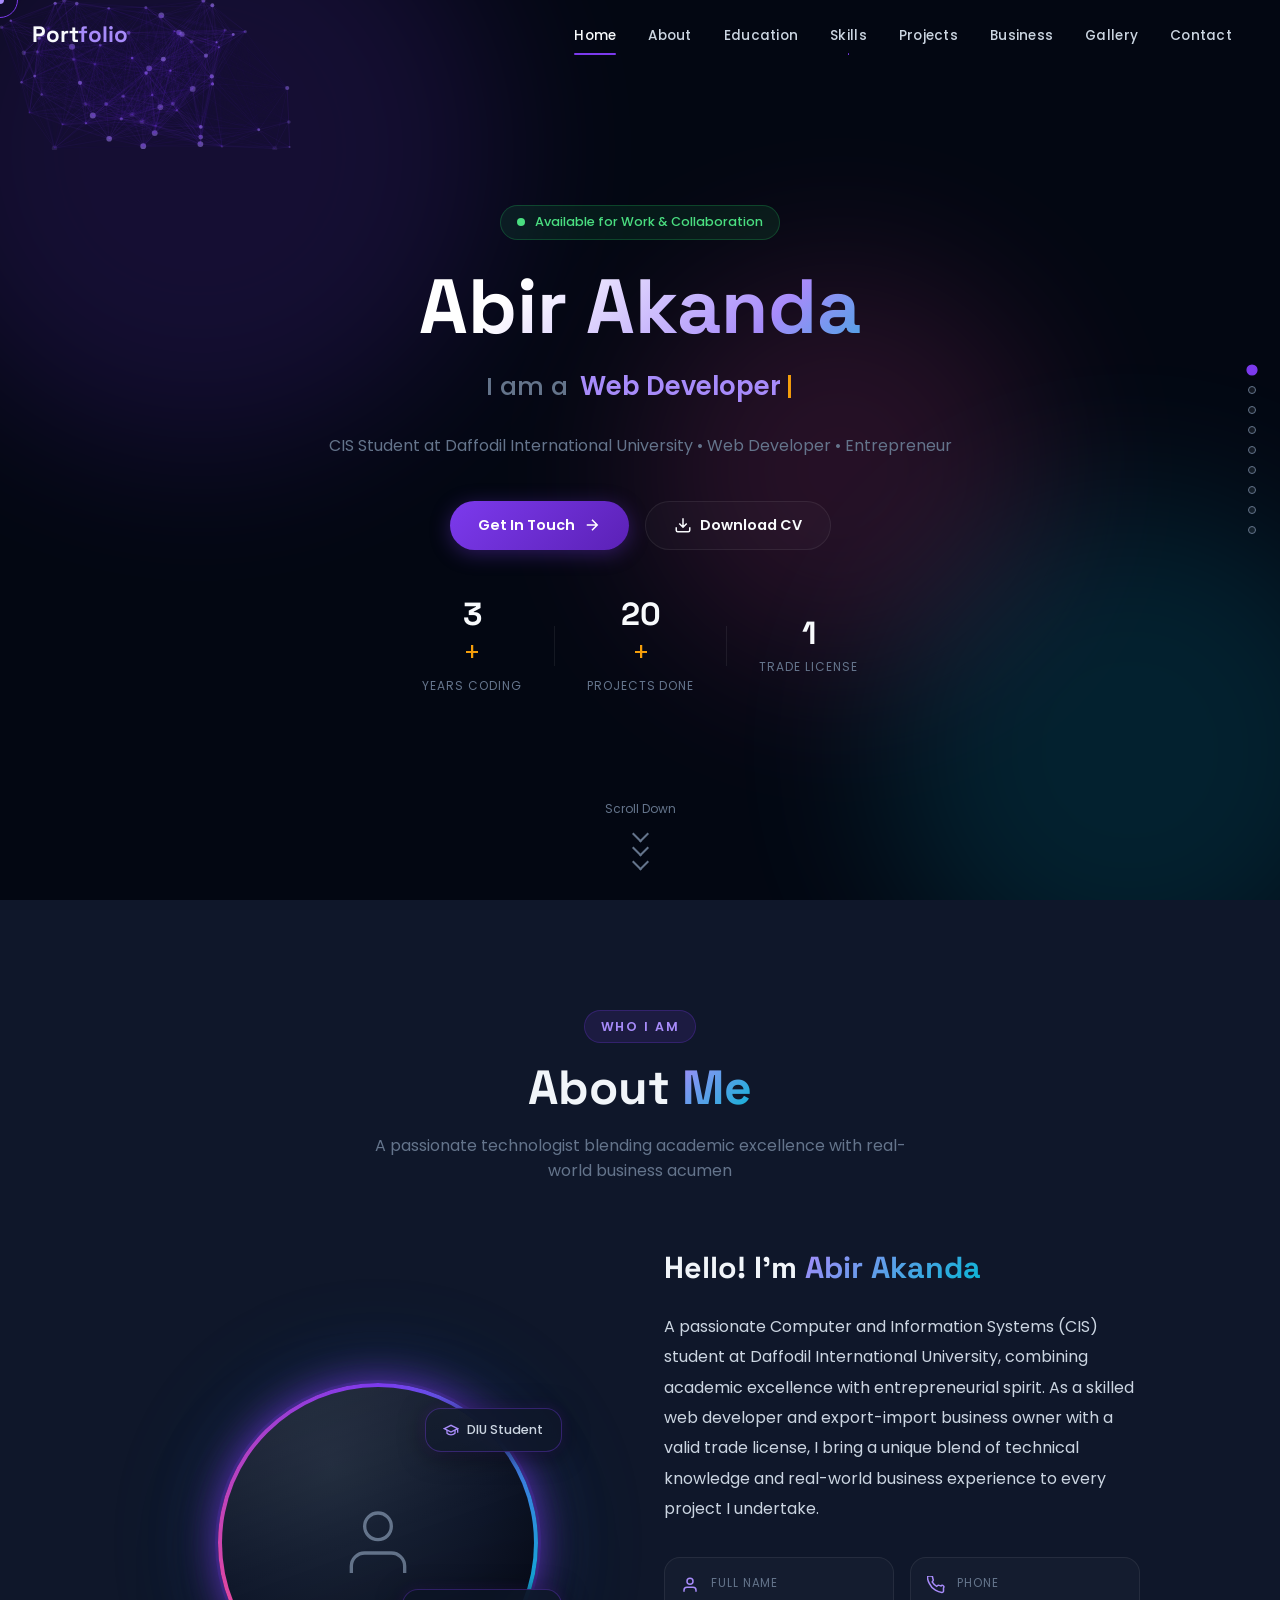
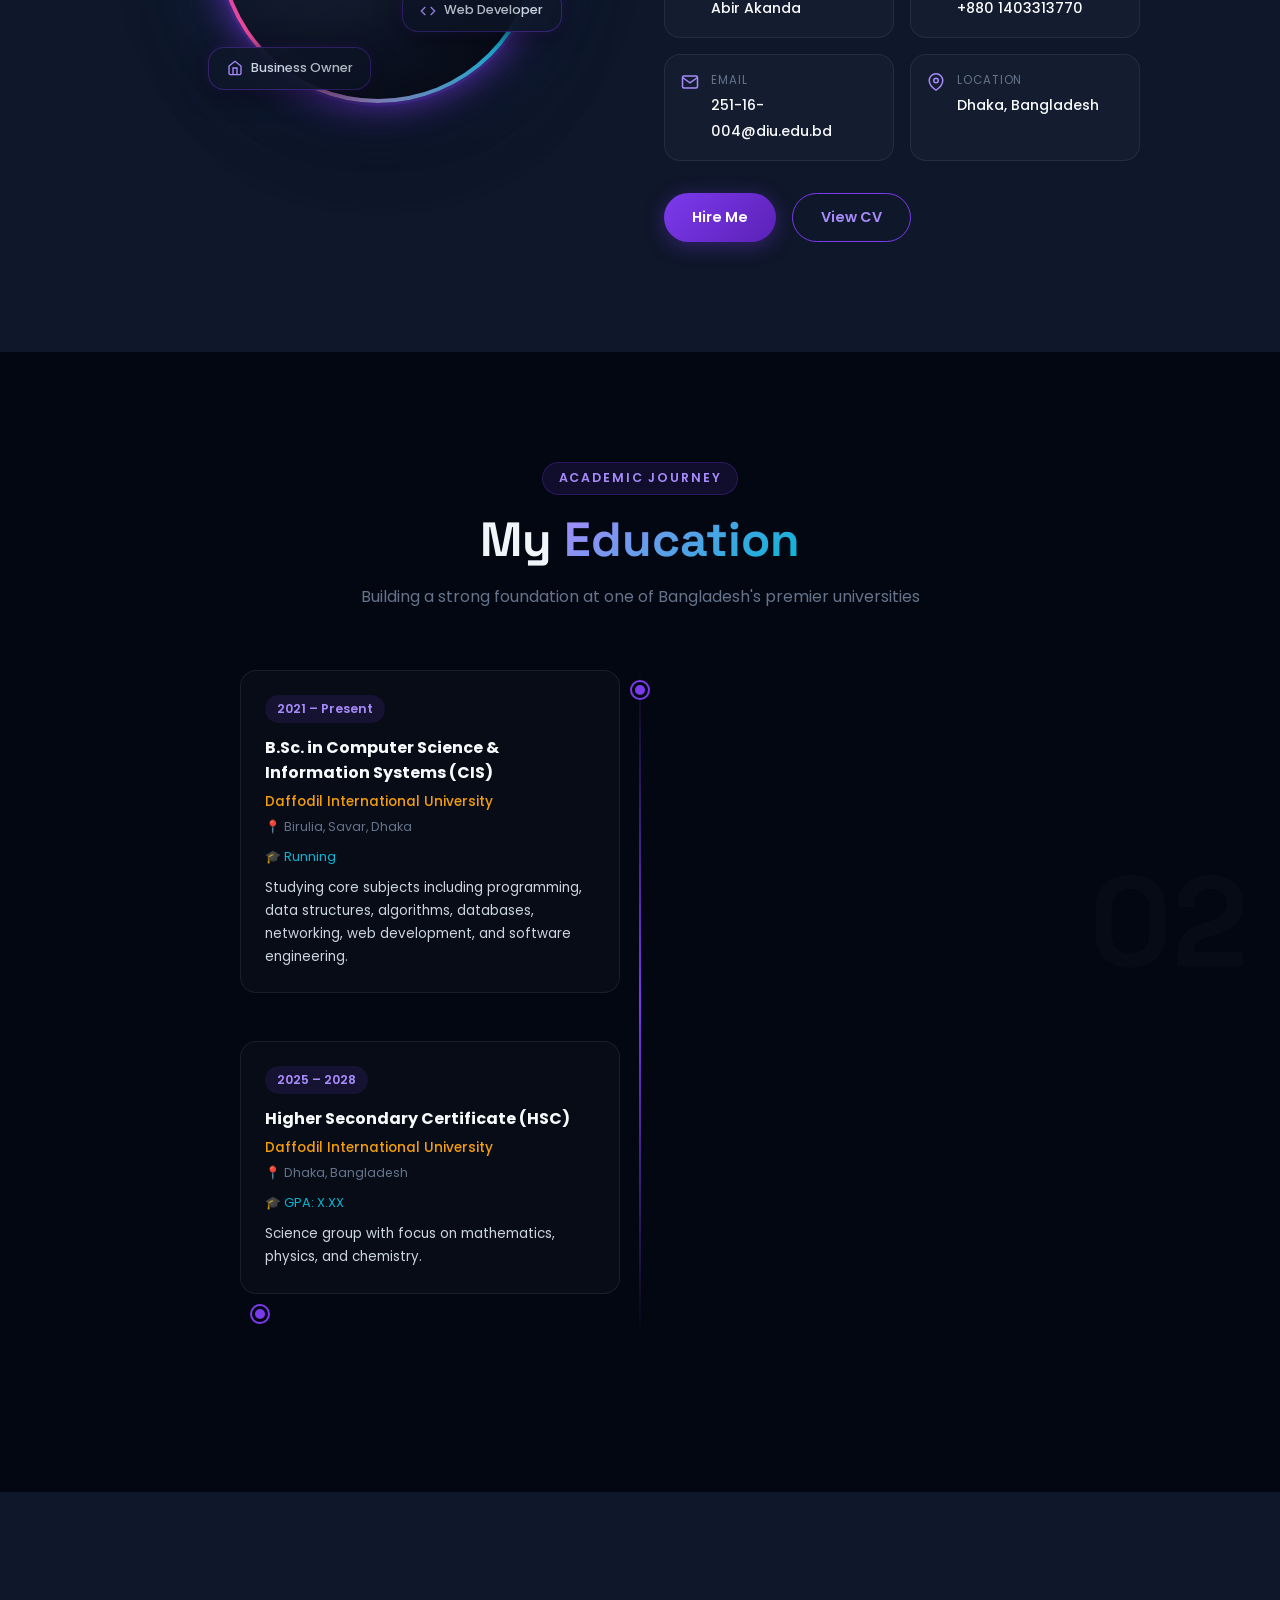
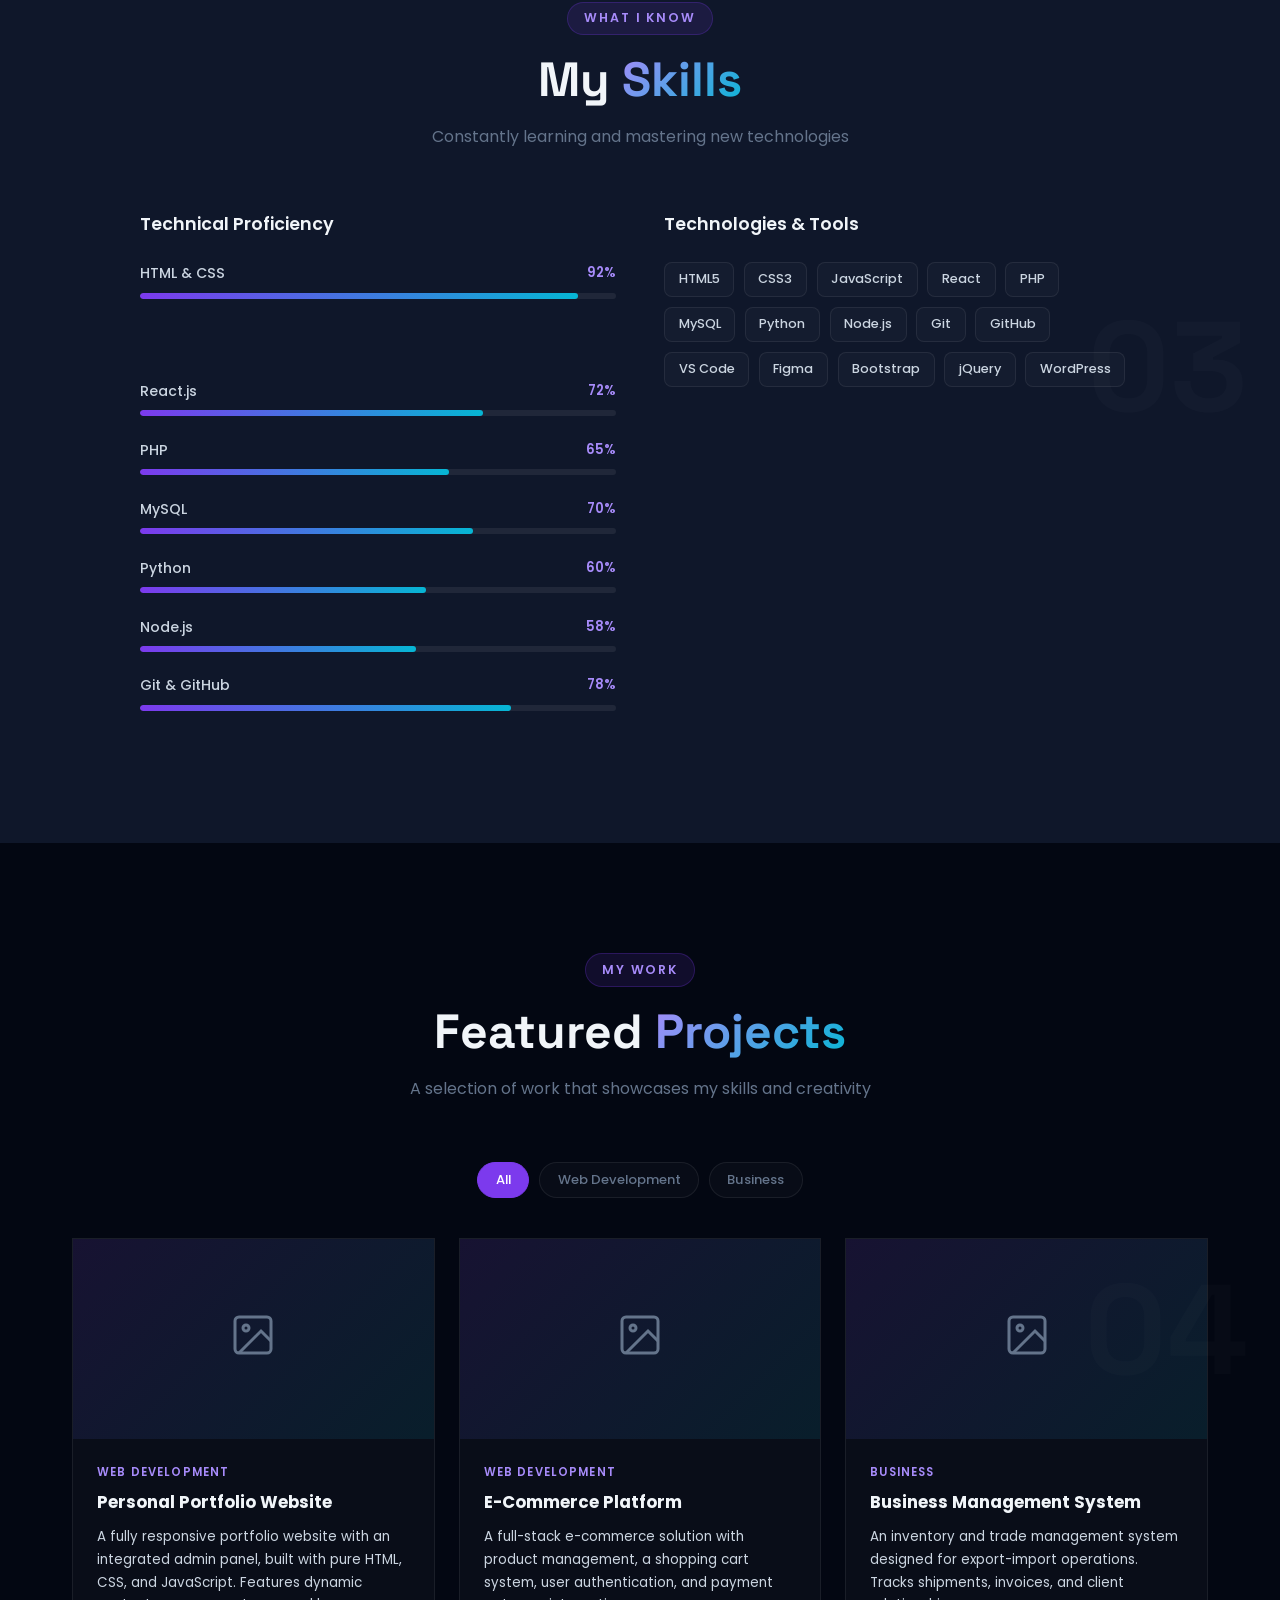
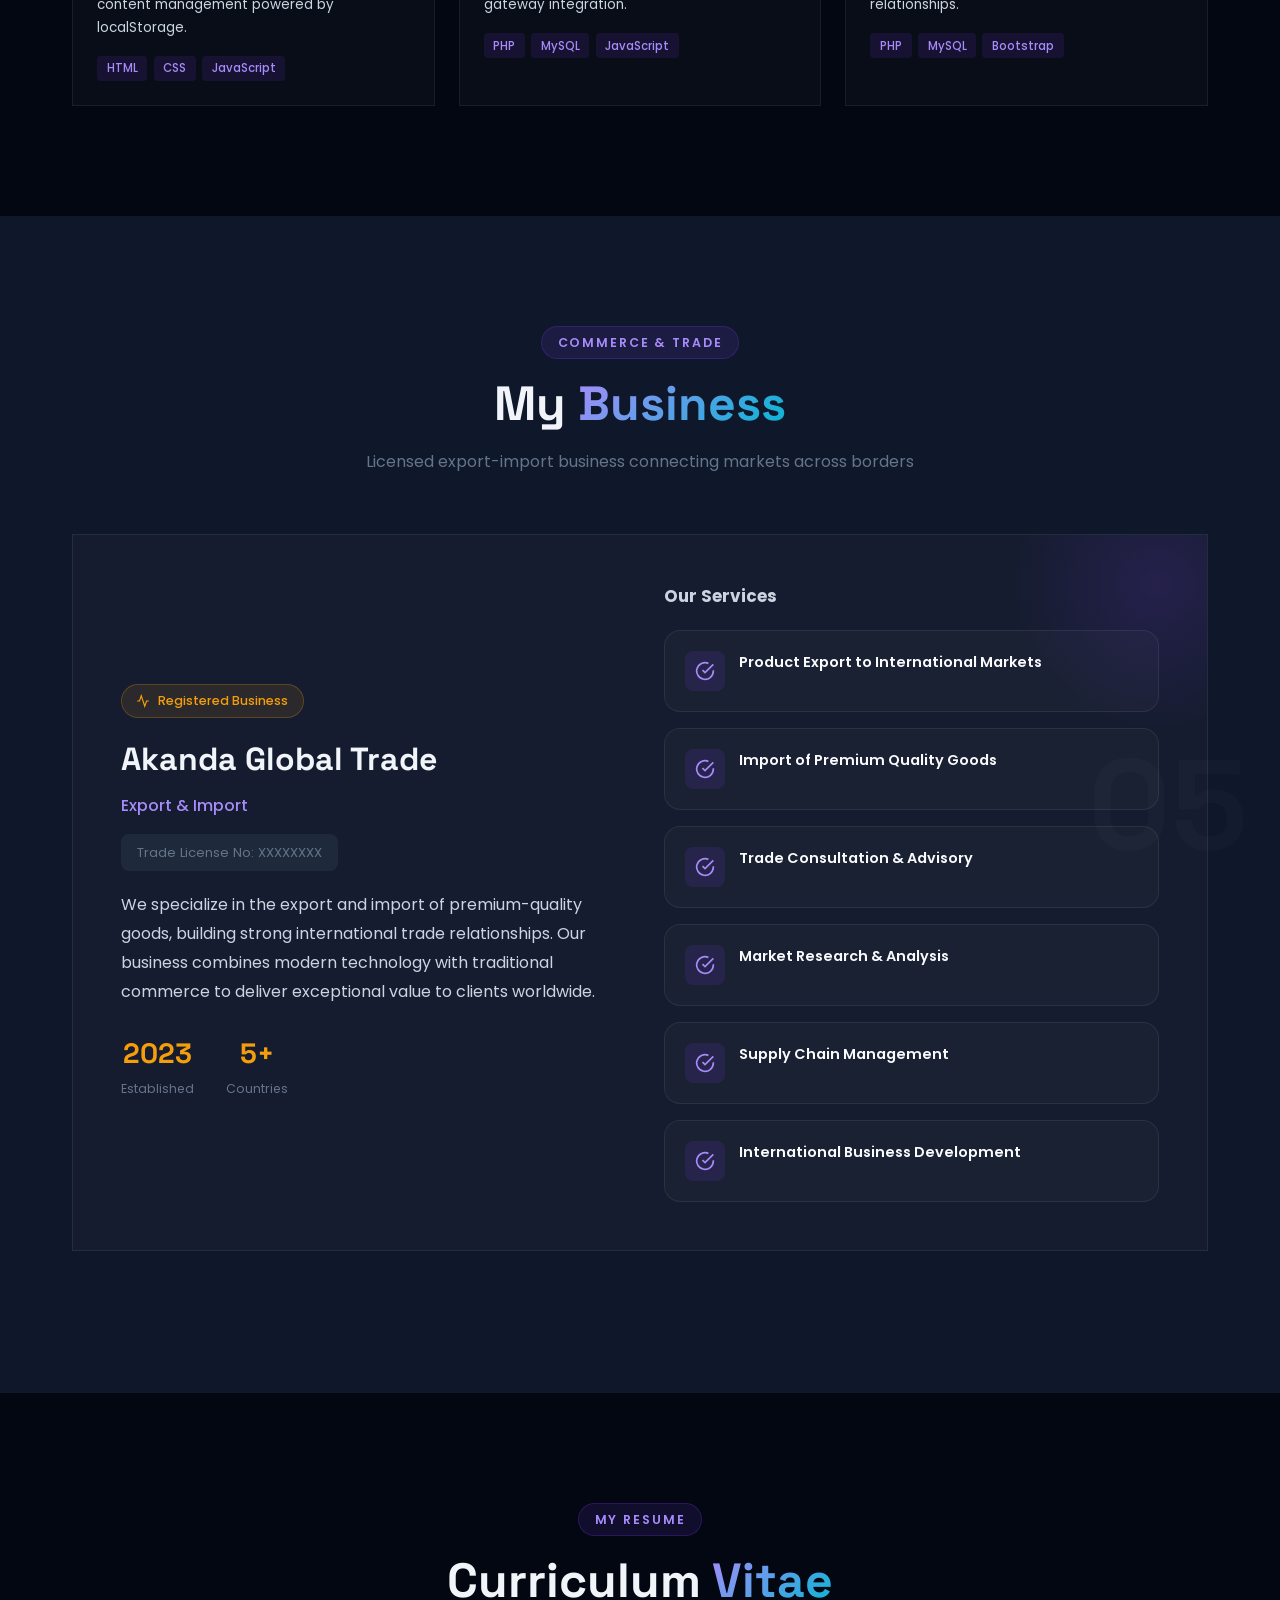
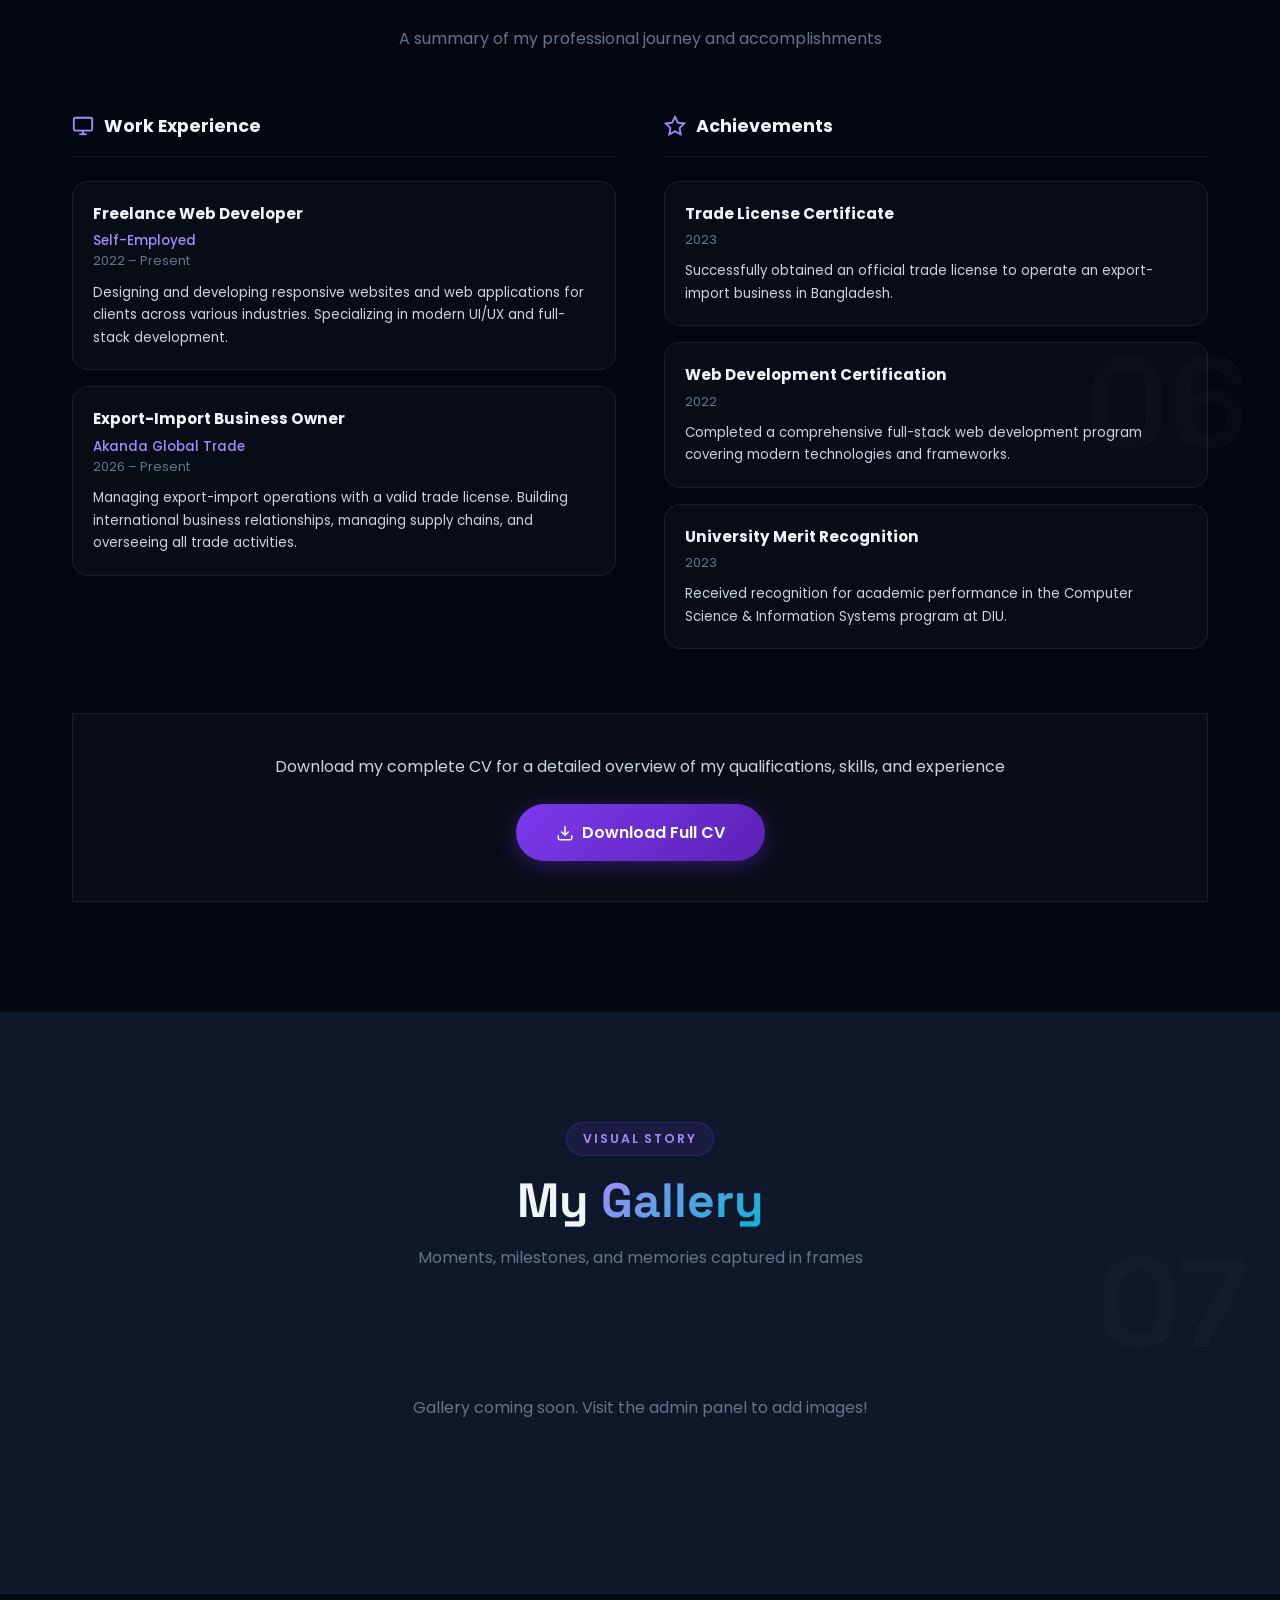
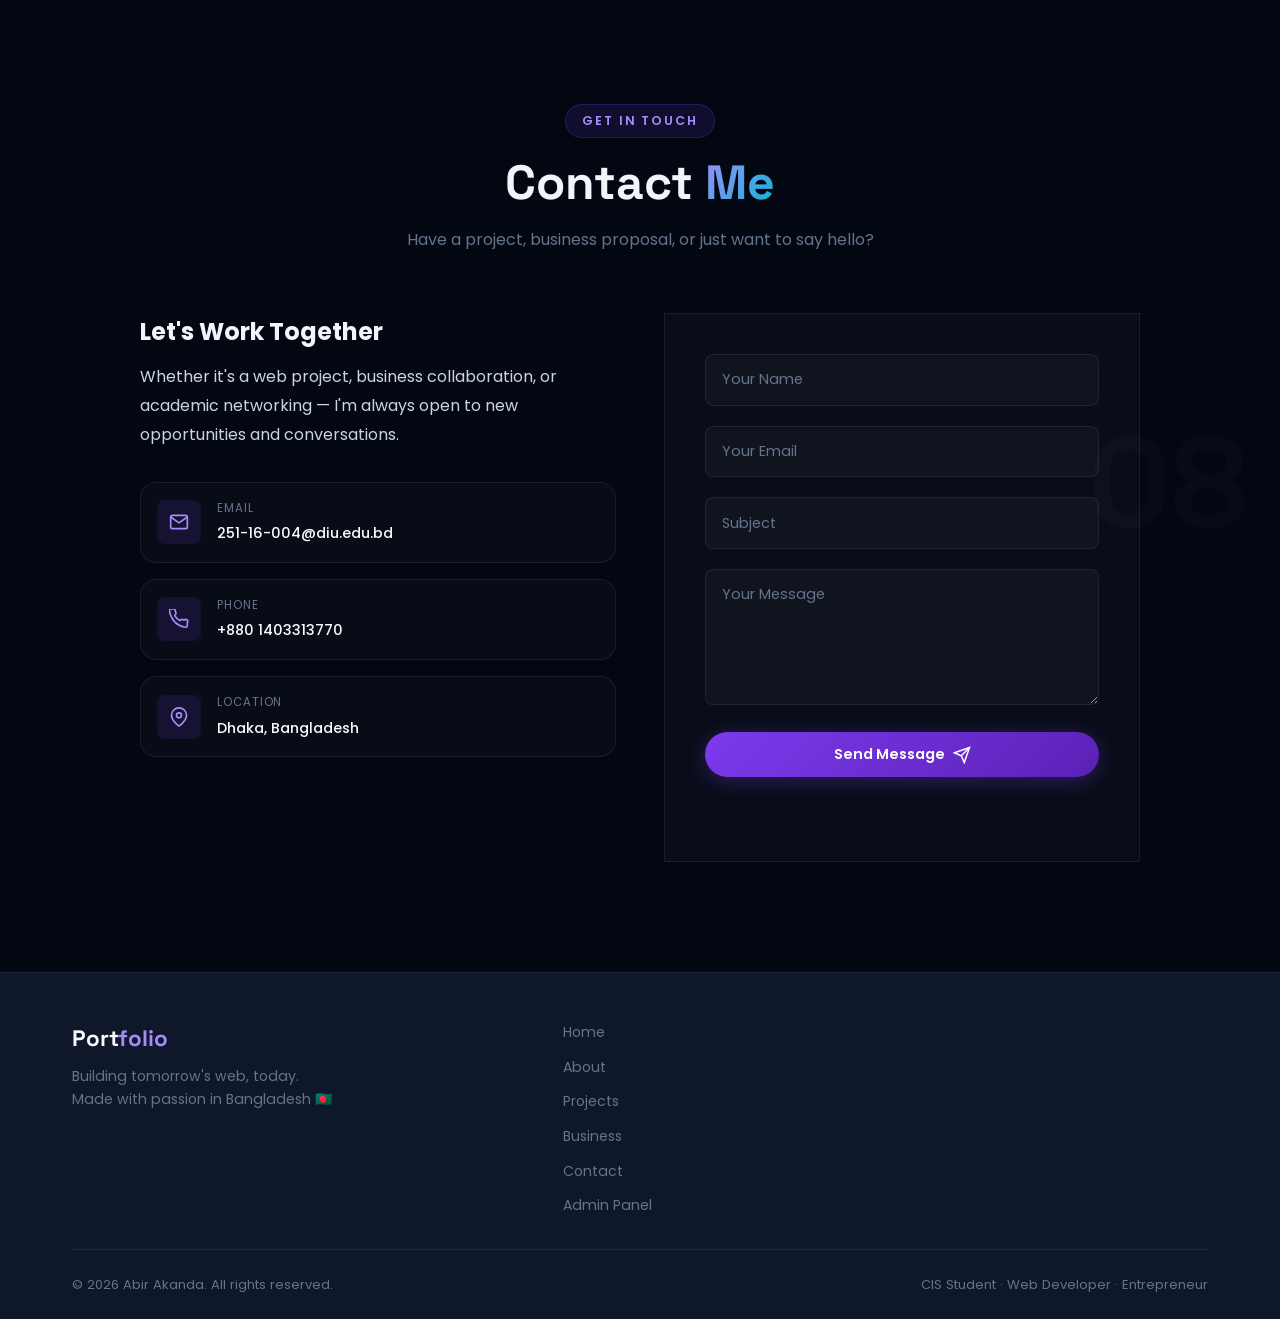
==== index.html @ 9498e801 "Initial commit: Portfolio website with admin panel" ====
<!DOCTYPE html>
<html lang="en">
<head>
  <meta charset="UTF-8">
  <meta name="viewport" content="width=device-width, initial-scale=1.0">
  <meta name="description" content="Professional portfolio of a CIS student at Daffodil International University — Web Developer & Export-Import Business Owner.">
  <title>Portfolio — CIS Student & Web Developer</title>

  <!-- Google Fonts -->
  <link rel="preconnect" href="https://fonts.googleapis.com">
  <link rel="preconnect" href="https://fonts.gstatic.com" crossorigin>
  <link href="https://fonts.googleapis.com/css2?family=Poppins:wght@300;400;500;600;700;800;900&family=Inter:wght@300;400;500;600&family=Space+Grotesk:wght@400;500;600;700;800&display=swap" rel="stylesheet">

  <link rel="stylesheet" href="css/style.css">
</head>
<body>

  <!-- Preloader -->
  <div id="preloader">
    <div class="loader-ring"></div>
    <div class="loader-text">Loading Portfolio...</div>
  </div>

  <!-- Custom Cursor -->
  <div class="cursor-dot"     id="cursor-dot"></div>
  <div class="cursor-outline" id="cursor-outline"></div>

  <!-- Scroll Progress Bar -->
  <div class="scroll-progress" id="scroll-progress"></div>

  <!-- Navigation Dots (right side) -->
  <nav class="nav-dots" id="nav-dots"></nav>

  <!-- ============================================================
       NAVIGATION
       ============================================================ -->
  <nav class="navbar" id="navbar">
    <div class="nav-container">
      <div class="nav-logo">
        <a href="#home" class="logo-text">Port<span class="accent">folio</span></a>
      </div>
      <ul class="nav-menu" id="nav-menu">
        <li><a href="#home"      class="nav-link active">Home</a></li>
        <li><a href="#about"     class="nav-link">About</a></li>
        <li><a href="#education" class="nav-link">Education</a></li>
        <li><a href="#skills"    class="nav-link">Skills</a></li>
        <li><a href="#projects"  class="nav-link">Projects</a></li>
        <li><a href="#business"  class="nav-link">Business</a></li>
        <li><a href="#gallery"   class="nav-link">Gallery</a></li>
        <li><a href="#contact"   class="nav-link">Contact</a></li>
        <!-- <li><a href="admin.html" class="nav-link admin-link">⚙ Admin</a></li> -->
      </ul>
      <button class="nav-toggle" id="nav-toggle" aria-label="Toggle menu">
        <span></span><span></span><span></span>
      </button>
    </div>
  </nav>

  <!-- ============================================================
       HERO SECTION
       ============================================================ -->
  <section id="home" class="hero">
    <canvas id="particles-canvas"></canvas>
    <div class="aurora">
      <div class="aurora-1"></div>
      <div class="aurora-2"></div>
      <div class="aurora-3"></div>
    </div>

    <div class="hero-content">
      <div class="hero-badge">
        <span class="badge-dot"></span>
        <span>Available for Work &amp; Collaboration</span>
      </div>

      <h1 class="hero-name" id="hero-name">Your Full Name</h1>

      <div class="hero-titles">
        <span class="static-text">I am a&nbsp;</span>
        <span class="dynamic-text" id="typewriter"></span>
        <span class="cursor-blink">|</span>
      </div>

      <p class="hero-desc" id="hero-desc">
        CIS Student at Daffodil International University &nbsp;•&nbsp; Web Developer &nbsp;•&nbsp; Export-Import Business Owner
      </p>

      <div class="hero-actions">
        <a href="#contact" class="btn btn-primary">
          <span>Get In Touch</span>
          <svg viewBox="0 0 24 24" fill="none" stroke="currentColor" stroke-width="2"><path d="M5 12h14M12 5l7 7-7 7"/></svg>
        </a>
        <a href="#" class="btn btn-secondary" id="cv-download-btn">
          <svg viewBox="0 0 24 24" fill="none" stroke="currentColor" stroke-width="2"><path d="M21 15v4a2 2 0 01-2 2H5a2 2 0 01-2-2v-4M7 10l5 5 5-5M12 15V3"/></svg>
          <span>Download CV</span>
        </a>
      </div>

      <div class="hero-stats">
        <div class="stat">
          <span class="stat-num" data-count="3">0</span><span>+</span>
          <span class="stat-label">Years Coding</span>
        </div>
        <div class="stat-divider"></div>
        <div class="stat">
          <span class="stat-num" data-count="20">0</span><span>+</span>
          <span class="stat-label">Projects Done</span>
        </div>
        <div class="stat-divider"></div>
        <div class="stat">
          <span class="stat-num" data-count="1">0</span><span></span>
          <span class="stat-label">Trade License</span>
        </div>
      </div>
    </div>

    <div class="hero-scroll">
      <div class="scroll-indicator">
        <span>Scroll Down</span>
        <div class="scroll-arrow">
          <span></span><span></span><span></span>
        </div>
      </div>
    </div>
  </section>

  <!-- ============================================================
       ABOUT SECTION
       ============================================================ -->
  <section id="about" class="section about">
    <div class="container">
      <div class="section-header">
        <span class="section-tag">Who I Am</span>
        <h2 class="section-title">About <span class="gradient-text">Me</span></h2>
        <p class="section-desc">A passionate technologist blending academic excellence with real-world business acumen</p>
      </div>

      <div class="about-grid">
        <!-- Image Column -->
        <div class="about-image-wrap reveal-left">
          <div class="profile-ring-wrap">
            <div class="about-image" id="about-image-container">
              <div class="image-placeholder">
                <svg viewBox="0 0 24 24" fill="none" stroke="currentColor" stroke-width="1"><path d="M20 21v-2a4 4 0 00-4-4H8a4 4 0 00-4 4v2"/><circle cx="12" cy="7" r="4"/></svg>
              </div>
            </div>
          </div>
          <div class="about-decorations">
            <div class="deco-card deco-1">
              <svg viewBox="0 0 24 24" fill="none" stroke="currentColor" stroke-width="2"><path d="M22 10v6M2 10l10-5 10 5-10 5z"/><path d="M6 12v5c3 3 9 3 12 0v-5"/></svg>
              <span>DIU Student</span>
            </div>
            <div class="deco-card deco-2">
              <svg viewBox="0 0 24 24" fill="none" stroke="currentColor" stroke-width="2"><polyline points="16 18 22 12 16 6"/><polyline points="8 6 2 12 8 18"/></svg>
              <span>Web Developer</span>
            </div>
            <div class="deco-card deco-3">
              <svg viewBox="0 0 24 24" fill="none" stroke="currentColor" stroke-width="2"><path d="M3 9l9-7 9 7v11a2 2 0 01-2 2H5a2 2 0 01-2-2z"/><polyline points="9 22 9 12 15 12 15 22"/></svg>
              <span>Business Owner</span>
            </div>
          </div>
        </div>

        <!-- Content Column -->
        <div class="about-content reveal-right">
          <h3 class="about-greeting">Hello! I'm <span class="gradient-text" id="about-name">Your Name</span></h3>
          <p class="about-bio" id="about-bio">
            I am a passionate Computer and Information Systems (CIS) student at Daffodil International University,
            combining academic excellence with entrepreneurial spirit.
          </p>

          <div class="about-info-grid">
            <div class="info-item">
              <svg viewBox="0 0 24 24" fill="none" stroke="currentColor" stroke-width="2"><path d="M20 21v-2a4 4 0 00-4-4H8a4 4 0 00-4 4v2"/><circle cx="12" cy="7" r="4"/></svg>
              <div>
                <span class="info-label">Full Name</span>
                <span class="info-value" id="info-name">Your Full Name</span>
              </div>
            </div>
            <div class="info-item">
              <svg viewBox="0 0 24 24" fill="none" stroke="currentColor" stroke-width="2"><path d="M22 16.92v3a2 2 0 01-2.18 2 19.79 19.79 0 01-8.63-3.07A19.5 19.5 0 013.07 9.81 19.79 19.79 0 01.5 1.18 2 2 0 012.5.01h3a2 2 0 012 1.72c.127.96.361 1.903.7 2.81a2 2 0 01-.45 2.11L6.91 7.91a16 16 0 006 6l.91-.91a2 2 0 012.11-.45c.907.339 1.85.573 2.81.7A2 2 0 0122 15.92z"/></svg>
              <div>
                <span class="info-label">Phone</span>
                <span class="info-value" id="info-phone">+880 XXXXXXXXXX</span>
              </div>
            </div>
            <div class="info-item">
              <svg viewBox="0 0 24 24" fill="none" stroke="currentColor" stroke-width="2"><path d="M4 4h16c1.1 0 2 .9 2 2v12c0 1.1-.9 2-2 2H4c-1.1 0-2-.9-2-2V6c0-1.1.9-2 2-2z"/><polyline points="22,6 12,13 2,6"/></svg>
              <div>
                <span class="info-label">Email</span>
                <span class="info-value" id="info-email">251-16-004@diu.edu.bd</span>
              </div>
            </div>
            <div class="info-item">
              <svg viewBox="0 0 24 24" fill="none" stroke="currentColor" stroke-width="2"><path d="M21 10c0 7-9 13-9 13s-9-6-9-13a9 9 0 0118 0z"/><circle cx="12" cy="10" r="3"/></svg>
              <div>
                <span class="info-label">Location</span>
                <span class="info-value" id="info-location">Dhaka, Bangladesh</span>
              </div>
            </div>
          </div>

          <div class="about-actions">
            <a href="#contact" class="btn btn-primary">Hire Me</a>
            <a href="#"        class="btn btn-outline" id="cv-btn">View CV</a>
          </div>
        </div>
      </div>
    </div>
  </section>

  <!-- ============================================================
       EDUCATION SECTION
       ============================================================ -->
  <section id="education" class="section education" style="position:relative">
    <span class="section-number">02</span>
    <div class="container">
      <div class="section-header reveal">
        <span class="section-tag">Academic Journey</span>
        <h2 class="section-title">My <span class="gradient-text">Education</span></h2>
        <p class="section-desc">Building a strong foundation at one of Bangladesh's premier universities</p>
      </div>
      <div class="timeline" id="education-timeline">
        <!-- Dynamically rendered -->
      </div>
    </div>
  </section>

  <!-- ============================================================
       SKILLS SECTION
       ============================================================ -->
  <section id="skills" class="section skills" style="position:relative">
    <span class="section-number">03</span>
    <div class="container">
      <div class="section-header reveal">
        <span class="section-tag">What I Know</span>
        <h2 class="section-title">My <span class="gradient-text">Skills</span></h2>
        <p class="section-desc">Constantly learning and mastering new technologies</p>
      </div>
      <div class="skills-container">
        <div class="skills-bars" id="skills-bars"><!-- dynamic --></div>
        <div class="tech-stack reveal">
          <h3>Technologies &amp; Tools</h3>
          <div class="tech-grid" id="tech-grid"><!-- dynamic --></div>
        </div>
      </div>
    </div>
  </section>

  <!-- ============================================================
       PROJECTS SECTION
       ============================================================ -->
  <section id="projects" class="section projects" style="position:relative">
    <span class="section-number">04</span>
    <div class="container">
      <div class="section-header reveal">
        <span class="section-tag">My Work</span>
        <h2 class="section-title">Featured <span class="gradient-text">Projects</span></h2>
        <p class="section-desc">A selection of work that showcases my skills and creativity</p>
      </div>
      <div class="projects-filter" id="projects-filter">
        <button class="filter-btn active" data-filter="all">All</button>
      </div>
      <div class="projects-grid" id="projects-grid"><!-- dynamic --></div>
    </div>
  </section>

  <!-- ============================================================
       BUSINESS SECTION
       ============================================================ -->
  <section id="business" class="section business" style="position:relative">
    <span class="section-number">05</span>
    <div class="container">
      <div class="section-header reveal">
        <span class="section-tag">Commerce &amp; Trade</span>
        <h2 class="section-title">My <span class="gradient-text">Business</span></h2>
        <p class="section-desc">Licensed export-import business connecting markets across borders</p>
      </div>
      <div id="business-content"><!-- dynamic --></div>
    </div>
  </section>

  <!-- ============================================================
       RESUME / CV SECTION
       ============================================================ -->
  <section id="resume" class="section resume" style="position:relative">
    <span class="section-number">06</span>
    <div class="container">
      <div class="section-header reveal">
        <span class="section-tag">My Resume</span>
        <h2 class="section-title">Curriculum <span class="gradient-text">Vitae</span></h2>
        <p class="section-desc">A summary of my professional journey and accomplishments</p>
      </div>

      <div class="resume-content">
        <div class="resume-grid">
          <div class="resume-col">
            <h3 class="resume-col-title">
              <svg viewBox="0 0 24 24" fill="none" stroke="currentColor" stroke-width="2"><rect x="2" y="3" width="20" height="14" rx="2"/><line x1="8" y1="21" x2="16" y2="21"/><line x1="12" y1="17" x2="12" y2="21"/></svg>
              Work Experience
            </h3>
            <div id="experience-list"><!-- dynamic --></div>
          </div>
          <div class="resume-col">
            <h3 class="resume-col-title">
              <svg viewBox="0 0 24 24" fill="none" stroke="currentColor" stroke-width="2"><polygon points="12 2 15.09 8.26 22 9.27 17 14.14 18.18 21.02 12 17.77 5.82 21.02 7 14.14 2 9.27 8.91 8.26 12 2"/></svg>
              Achievements
            </h3>
            <div id="achievements-list"><!-- dynamic --></div>
          </div>
        </div>

        <div class="resume-download reveal">
          <p>Download my complete CV for a detailed overview of my qualifications, skills, and experience</p>
          <a href="#" class="btn btn-primary btn-lg" id="download-cv">
            <svg viewBox="0 0 24 24" fill="none" stroke="currentColor" stroke-width="2"><path d="M21 15v4a2 2 0 01-2 2H5a2 2 0 01-2-2v-4M7 10l5 5 5-5M12 15V3"/></svg>
            Download Full CV
          </a>
        </div>
      </div>
    </div>
  </section>

  <!-- ============================================================
       GALLERY SECTION
       ============================================================ -->
  <section id="gallery" class="section gallery" style="position:relative">
    <span class="section-number">07</span>
    <div class="container">
      <div class="section-header reveal">
        <span class="section-tag">Visual Story</span>
        <h2 class="section-title">My <span class="gradient-text">Gallery</span></h2>
        <p class="section-desc">Moments, milestones, and memories captured in frames</p>
      </div>
      <div class="gallery-grid" id="gallery-grid"><!-- dynamic --></div>
    </div>
  </section>

  <!-- Lightbox -->
  <div class="lightbox" id="lightbox">
    <button class="lightbox-close" id="lightbox-close">✕</button>
    <button class="lightbox-prev"  id="lightbox-prev">‹</button>
    <button class="lightbox-next"  id="lightbox-next">›</button>
    <div class="lightbox-content">
      <img id="lightbox-img" src="" alt="Gallery Image">
      <p  id="lightbox-caption"></p>
    </div>
  </div>

  <!-- ============================================================
       CONTACT SECTION
       ============================================================ -->
  <section id="contact" class="section contact" style="position:relative">
    <span class="section-number">08</span>
    <div class="container">
      <div class="section-header reveal">
        <span class="section-tag">Get In Touch</span>
        <h2 class="section-title">Contact <span class="gradient-text">Me</span></h2>
        <p class="section-desc">Have a project, business proposal, or just want to say hello?</p>
      </div>

      <div class="contact-grid">
        <!-- Info -->
        <div class="contact-info reveal-left">
          <h3>Let's Work Together</h3>
          <p>Whether it's a web project, business collaboration, or academic networking — I'm always open to new opportunities and conversations.</p>

          <div class="contact-items">
            <div class="contact-item">
              <div class="contact-icon">
                <svg viewBox="0 0 24 24" fill="none" stroke="currentColor" stroke-width="2"><path d="M4 4h16c1.1 0 2 .9 2 2v12c0 1.1-.9 2-2 2H4c-1.1 0-2-.9-2-2V6c0-1.1.9-2 2-2z"/><polyline points="22,6 12,13 2,6"/></svg>
              </div>
              <div>
                <span class="contact-label">Email</span>
                <span class="contact-value" id="contact-email">251-16-004@diu.edu.bd</span>
              </div>
            </div>
            <div class="contact-item">
              <div class="contact-icon">
                <svg viewBox="0 0 24 24" fill="none" stroke="currentColor" stroke-width="2"><path d="M22 16.92v3a2 2 0 01-2.18 2 19.79 19.79 0 01-8.63-3.07A19.5 19.5 0 013.07 9.81 19.79 19.79 0 01.5 1.18 2 2 0 012.5.01h3a2 2 0 012 1.72c.127.96.361 1.903.7 2.81a2 2 0 01-.45 2.11L6.91 7.91a16 16 0 006 6l.91-.91a2 2 0 012.11-.45c.907.339 1.85.573 2.81.7A2 2 0 0122 15.92z"/></svg>
              </div>
              <div>
                <span class="contact-label">Phone</span>
                <span class="contact-value" id="contact-phone">+880 XXXXXXXXXX</span>
              </div>
            </div>
            <div class="contact-item">
              <div class="contact-icon">
                <svg viewBox="0 0 24 24" fill="none" stroke="currentColor" stroke-width="2"><path d="M21 10c0 7-9 13-9 13s-9-6-9-13a9 9 0 0118 0z"/><circle cx="12" cy="10" r="3"/></svg>
              </div>
              <div>
                <span class="contact-label">Location</span>
                <span class="contact-value" id="contact-location">Dhaka, Bangladesh</span>
              </div>
            </div>
          </div>

          <div id="social-links"></div>
        </div>

        <!-- Form -->
        <div class="contact-form-wrap reveal-right">
          <form class="contact-form" id="contact-form" novalidate>
            <div class="form-group">
              <input type="text"  id="msg-name"    placeholder="Your Name"  required>
              <label for="msg-name">Your Name</label>
            </div>
            <div class="form-group">
              <input type="email" id="msg-email"   placeholder="Your Email" required>
              <label for="msg-email">Your Email</label>
            </div>
            <div class="form-group">
              <input type="text"  id="msg-subject" placeholder="Subject">
              <label for="msg-subject">Subject</label>
            </div>
            <div class="form-group">
              <textarea id="msg-message" placeholder="Your Message" rows="5" required></textarea>
              <label for="msg-message">Your Message</label>
            </div>
            <button type="submit" class="btn btn-primary btn-full">
              <span>Send Message</span>
              <svg viewBox="0 0 24 24" fill="none" stroke="currentColor" stroke-width="2"><line x1="22" y1="2" x2="11" y2="13"/><polygon points="22 2 15 22 11 13 2 9 22 2"/></svg>
            </button>
            <div class="form-status" id="form-status"></div>
          </form>
        </div>
      </div>
    </div>
  </section>

  <!-- ============================================================
       FOOTER
       ============================================================ -->
  <footer class="footer">
    <div class="container">
      <div class="footer-content">
        <div class="footer-brand">
          <span class="logo-text">Port<span class="accent">folio</span></span>
          <p>Building tomorrow's web, today.<br>Made with passion in Bangladesh 🇧🇩</p>
        </div>
        <div class="footer-links">
          <a href="#home">Home</a>
          <a href="#about">About</a>
          <a href="#projects">Projects</a>
          <a href="#business">Business</a>
          <a href="#contact">Contact</a>
          <a href="admin.html">Admin Panel</a>
        </div>
        <div id="footer-social"></div>
      </div>
      <div class="footer-bottom">
        <p>&copy; <span id="year"></span> <span id="footer-name">Your Name</span>. All rights reserved.</p>
        <p>CIS Student · Web Developer · Entrepreneur</p>
      </div>
    </div>
  </footer>

  <!-- Back to Top -->
  <button id="back-to-top" aria-label="Back to top">
    <svg viewBox="0 0 24 24" fill="none" stroke="currentColor" stroke-width="2"><path d="M18 15l-6-6-6 6"/></svg>
  </button>

  <!-- Toast Notification -->
  <div class="toast" id="toast">
    <div class="toast-content">
      <span class="toast-icon">✓</span>
      <span class="toast-msg" id="toast-msg">Message sent!</span>
    </div>
  </div>

  <!-- Scripts -->
  <script src="js/data.js"></script>
  <script src="js/main.js"></script>
</body>
</html>
---- css/style.css ----
/* ============================================================
   style.css — Main Portfolio Styles
   ============================================================ */

/* ---------- Reset & Base ---------- */
*,*::before,*::after{box-sizing:border-box;margin:0;padding:0}
html{scroll-behavior:smooth;overflow-x:hidden}
body{
  font-family:'Poppins',sans-serif;
  background:#030712;
  color:#f1f5f9;
  overflow-x:hidden;
  cursor:none;
  line-height:1.6;
}
a{text-decoration:none;color:inherit}
img{max-width:100%;display:block}
ul{list-style:none}
button{cursor:none;border:none;background:none;font-family:inherit}
input,textarea,select{font-family:inherit}
svg{flex-shrink:0}

/* ---------- CSS Variables ---------- */
:root{
  --bg:         #030712;
  --bg2:        #0f172a;
  --bg3:        #1e293b;
  --card:       rgba(255,255,255,0.025);
  --card-h:     rgba(255,255,255,0.055);
  --border:     rgba(255,255,255,0.07);
  --border-h:   rgba(124,58,237,0.45);
  --primary:    #7c3aed;
  --primary-l:  #a78bfa;
  --primary-bg: rgba(124,58,237,0.12);
  --gold:       #f59e0b;
  --teal:       #06b6d4;
  --pink:       #ec4899;
  --success:    #22c55e;
  --danger:     #ef4444;
  --text:       #f8fafc;
  --text2:      #cbd5e1;
  --text3:      #64748b;
  --radius:     16px;
  --radius-sm:  8px;
  --radius-xs:  4px;
  --radius-full:9999px;
  --shadow:     0 4px 32px rgba(0,0,0,0.5);
  --shadow-lg:  0 8px 56px rgba(0,0,0,0.6);
  --glow:       0 0 40px rgba(124,58,237,0.3);
  --t:          0.3s cubic-bezier(.4,0,.2,1);
}

/* ---------- Scrollbar ---------- */
::-webkit-scrollbar{width:5px}
::-webkit-scrollbar-track{background:var(--bg)}
::-webkit-scrollbar-thumb{background:var(--primary);border-radius:99px}

/* ---------- Custom Cursor ---------- */
.cursor-dot{
  position:fixed;width:8px;height:8px;background:var(--primary-l);
  border-radius:50%;pointer-events:none;z-index:9999;
  transform:translate(-50%,-50%);transition:transform .1s,width .2s,height .2s;
}
.cursor-outline{
  position:fixed;width:36px;height:36px;border:1.5px solid var(--primary);
  border-radius:50%;pointer-events:none;z-index:9998;
  transform:translate(-50%,-50%);transition:transform .15s ease,width .2s,height .2s,border-color .2s;
}
.cursor-dot.active{transform:translate(-50%,-50%) scale(0.4)}
.cursor-outline.active{width:56px;height:56px;border-color:var(--gold);opacity:.6}

/* ---------- Scroll Progress ---------- */
.scroll-progress{
  position:fixed;top:0;left:0;height:3px;width:0;
  background:linear-gradient(90deg,var(--primary),var(--teal));
  z-index:9997;transition:width .05s linear;
}

/* ---------- Preloader ---------- */
#preloader{
  position:fixed;inset:0;background:var(--bg);z-index:9996;
  display:flex;align-items:center;justify-content:center;
  flex-direction:column;gap:20px;
  transition:opacity .5s ease,visibility .5s ease;
}
#preloader.hidden{opacity:0;visibility:hidden}
.loader-ring{
  width:60px;height:60px;border:3px solid var(--border);
  border-top-color:var(--primary);border-radius:50%;
  animation:spin .9s linear infinite;
}
.loader-text{font-size:.85rem;color:var(--text3);letter-spacing:.1em}
@keyframes spin{to{transform:rotate(360deg)}}

/* ---------- Navigation ---------- */
.navbar{
  position:fixed;top:0;left:0;right:0;z-index:999;
  padding:0 2rem;height:70px;
  display:flex;align-items:center;
  transition:var(--t);
}
.navbar.scrolled{
  background:rgba(3,7,18,0.85);backdrop-filter:blur(20px);
  -webkit-backdrop-filter:blur(20px);
  border-bottom:1px solid var(--border);
  box-shadow:0 4px 30px rgba(0,0,0,0.4);
}
.nav-container{
  max-width:1280px;width:100%;margin:0 auto;
  display:flex;align-items:center;justify-content:space-between;
}
.logo-text{font-family:'Space Grotesk',sans-serif;font-size:1.4rem;font-weight:700;color:var(--text)}
.logo-text .accent{color:var(--primary-l)}
.nav-menu{display:flex;align-items:center;gap:0}
.nav-link{
  padding:.5rem 1rem;font-size:.85rem;font-weight:500;
  color:var(--text2);position:relative;transition:var(--t);
  letter-spacing:.02em;
}
.nav-link::after{
  content:'';position:absolute;bottom:-2px;left:50%;right:50%;
  height:2px;background:var(--primary);border-radius:99px;
  transition:left .3s ease,right .3s ease;
}
.nav-link:hover,.nav-link.active{color:var(--text)}
.nav-link:hover::after,.nav-link.active::after{left:1rem;right:1rem}
.admin-link{
  margin-left:.5rem;background:var(--primary-bg);color:var(--primary-l)!important;
  border:1px solid rgba(124,58,237,.3);border-radius:var(--radius-full);
  padding:.4rem 1.1rem!important;font-size:.8rem!important;
}
.admin-link:hover{background:var(--primary);color:#fff!important}
.admin-link::after{display:none!important}
.nav-toggle{display:none;flex-direction:column;gap:5px;cursor:none}
.nav-toggle span{display:block;width:24px;height:2px;background:var(--text2);border-radius:99px;transition:var(--t)}

/* ---------- Buttons ---------- */
.btn{
  display:inline-flex;align-items:center;gap:.5rem;
  padding:.75rem 1.75rem;border-radius:var(--radius-full);
  font-size:.9rem;font-weight:600;transition:var(--t);
  position:relative;overflow:hidden;
}
.btn::before{
  content:'';position:absolute;inset:0;
  background:rgba(255,255,255,.08);opacity:0;transition:var(--t);
}
.btn:hover::before{opacity:1}
.btn svg{width:18px;height:18px}
.btn-primary{background:linear-gradient(135deg,var(--primary),#5b21b6);color:#fff;box-shadow:0 4px 20px rgba(124,58,237,.35)}
.btn-primary:hover{transform:translateY(-2px);box-shadow:0 8px 32px rgba(124,58,237,.5)}
.btn-secondary{background:var(--card);color:var(--text);border:1px solid var(--border)}
.btn-secondary:hover{border-color:var(--primary);color:var(--primary-l);transform:translateY(-2px)}
.btn-outline{background:transparent;color:var(--primary-l);border:1.5px solid var(--primary)}
.btn-outline:hover{background:var(--primary);color:#fff;transform:translateY(-2px)}
.btn-full{width:100%;justify-content:center}
.btn-lg{padding:1rem 2.5rem;font-size:1rem}
.btn-danger{background:rgba(239,68,68,.15);color:#f87171;border:1px solid rgba(239,68,68,.3)}
.btn-danger:hover{background:var(--danger);color:#fff}

/* ---------- Section Commons ---------- */
.section{padding:110px 0}
.container{max-width:1200px;margin:0 auto;padding:0 2rem}
.section-header{text-align:center;margin-bottom:60px}
.section-tag{
  display:inline-block;font-size:.78rem;font-weight:600;
  letter-spacing:.15em;text-transform:uppercase;
  background:var(--primary-bg);color:var(--primary-l);
  padding:.35rem 1rem;border-radius:var(--radius-full);
  border:1px solid rgba(124,58,237,.25);margin-bottom:1rem;
}
.section-title{
  font-family:'Space Grotesk',sans-serif;font-size:clamp(2rem,4vw,3rem);
  font-weight:700;line-height:1.2;margin-bottom:1rem;
}
.section-desc{color:var(--text3);font-size:1rem;max-width:560px;margin:0 auto}
.gradient-text{
  background:linear-gradient(135deg,var(--primary-l),var(--teal));
  -webkit-background-clip:text;background-clip:text;-webkit-text-fill-color:transparent;
}

/* Scroll reveal */
.reveal{opacity:0;transform:translateY(30px);transition:opacity .7s ease,transform .7s ease}
.reveal.visible{opacity:1;transform:translateY(0)}
.reveal-left{opacity:0;transform:translateX(-40px);transition:opacity .7s ease,transform .7s ease}
.reveal-left.visible{opacity:1;transform:translateX(0)}
.reveal-right{opacity:0;transform:translateX(40px);transition:opacity .7s ease,transform .7s ease}
.reveal-right.visible{opacity:1;transform:translateX(0)}

/* ---------- Hero ---------- */
.hero{
  position:relative;min-height:100vh;display:flex;align-items:center;
  justify-content:center;overflow:hidden;
}
#particles-canvas{position:absolute;inset:0;z-index:0}
.aurora{position:absolute;inset:0;z-index:0;overflow:hidden}
.aurora-1,.aurora-2,.aurora-3{
  position:absolute;border-radius:50%;filter:blur(80px);opacity:.15;
  animation:aurora 12s ease-in-out infinite;
}
.aurora-1{width:600px;height:600px;background:var(--primary);top:-150px;left:-100px}
.aurora-2{width:500px;height:500px;background:var(--teal);bottom:-100px;right:-100px;animation-delay:-4s}
.aurora-3{width:400px;height:400px;background:var(--pink);top:30%;left:50%;animation-delay:-8s}
@keyframes aurora{
  0%,100%{transform:scale(1) translate(0,0)}
  33%{transform:scale(1.1) translate(30px,-30px)}
  66%{transform:scale(.9) translate(-20px,20px)}
}
.hero-content{
  position:relative;z-index:2;text-align:center;
  max-width:860px;padding:0 2rem;margin:0 auto;
}
.hero-badge{
  display:inline-flex;align-items:center;gap:.6rem;
  background:rgba(34,197,94,.1);border:1px solid rgba(34,197,94,.25);
  border-radius:var(--radius-full);padding:.4rem 1rem;
  font-size:.8rem;font-weight:500;color:#4ade80;margin-bottom:1.5rem;
}
.badge-dot{
  width:8px;height:8px;border-radius:50%;background:#4ade80;
  animation:pulse 2s ease-in-out infinite;
}
@keyframes pulse{0%,100%{opacity:1}50%{opacity:.3}}
.hero-name{
  font-family:'Space Grotesk',sans-serif;
  font-size:clamp(2.5rem,6vw,5rem);font-weight:800;
  line-height:1.1;margin-bottom:.75rem;
  background:linear-gradient(135deg,#fff 30%,var(--primary-l) 70%,var(--teal));
  -webkit-background-clip:text;background-clip:text;-webkit-text-fill-color:transparent;
}
.hero-titles{
  font-size:clamp(1.1rem,2.5vw,1.6rem);font-weight:500;
  color:var(--text2);margin-bottom:1.25rem;height:2em;
  display:flex;align-items:center;justify-content:center;gap:.3rem;
}
.static-text{color:var(--text3)}
.dynamic-text{color:var(--primary-l);font-weight:600}
.cursor-blink{color:var(--gold);animation:blink .7s step-end infinite}
@keyframes blink{0%,100%{opacity:1}50%{opacity:0}}
.hero-desc{color:var(--text3);font-size:1rem;margin-bottom:2.5rem;line-height:1.8}
.hero-actions{display:flex;gap:1rem;justify-content:center;flex-wrap:wrap;margin-bottom:3rem}
.hero-stats{
  display:flex;align-items:center;justify-content:center;gap:2rem;
  flex-wrap:wrap;
}
.stat{display:flex;flex-direction:column;align-items:center;gap:.25rem}
.stat-num{
  font-family:'Space Grotesk',sans-serif;font-size:2rem;font-weight:700;
  color:var(--text);line-height:1;
}
.stat span:first-of-type + span{color:var(--gold);font-size:1.5rem}
.stat-label{font-size:.75rem;color:var(--text3);text-transform:uppercase;letter-spacing:.08em}
.stat-divider{width:1px;height:40px;background:var(--border)}
.hero-scroll{
  position:absolute;bottom:2rem;left:50%;transform:translateX(-50%);
  z-index:2;text-align:center;
}
.scroll-indicator{display:flex;flex-direction:column;align-items:center;gap:.6rem;color:var(--text3);font-size:.75rem}
.scroll-arrow{display:flex;flex-direction:column;align-items:center;gap:2px}
.scroll-arrow span{
  display:block;width:12px;height:12px;border-right:2px solid var(--text3);
  border-bottom:2px solid var(--text3);transform:rotate(45deg);
  animation:scrollBounce 1.4s ease-in-out infinite;
}
.scroll-arrow span:nth-child(2){animation-delay:.2s}
.scroll-arrow span:nth-child(3){animation-delay:.4s}
@keyframes scrollBounce{0%,100%{opacity:.3}50%{opacity:1}}

/* ---------- About ---------- */
.about{background:var(--bg2)}
.about-grid{display:grid;grid-template-columns:1fr 1fr;gap:3rem;align-items:center;max-width:1000px;margin:0 auto}
.about-image-wrap{position:relative;width:320px;margin:0 auto}
.profile-ring-wrap{
  position:relative;width:320px;height:320px;border-radius:50%;
  padding:4px;flex-shrink:0;
  background:conic-gradient(from 0deg,#7c3aed 0%,#06b6d4 33%,#ec4899 66%,#7c3aed 100%);
  animation:spin-ring 6s linear infinite;
  box-shadow:
    0 0 0 3px rgba(124,58,237,.15),
    0 0 35px rgba(124,58,237,.65),
    0 0 70px rgba(124,58,237,.3),
    0 0 120px rgba(6,182,212,.15),
    0 30px 70px rgba(0,0,0,.75);
}
.profile-ring-wrap::before{
  content:'';position:absolute;inset:4px;border-radius:50%;
  background:radial-gradient(ellipse at 35% 25%,#1e293b 0%,#0f172a 55%,#030712 100%);
  z-index:0;
}
.about-image{
  width:100%;height:100%;border-radius:50%;
  background:transparent;border:none;
  overflow:hidden;position:relative;z-index:1;
  animation:counter-spin 6s linear infinite;
}
.about-image img{width:100%;height:100%;object-fit:cover;object-position:top center}
.image-placeholder{
  width:100%;height:100%;display:flex;align-items:center;justify-content:center;
  color:var(--text3);
}
.image-placeholder svg{width:80px;height:80px}
.about-image::before{
  content:'';position:absolute;inset:0;
  background:linear-gradient(160deg,rgba(255,255,255,.06) 0%,transparent 50%,rgba(0,0,0,.25) 100%);
  z-index:2;pointer-events:none;border-radius:50%;
}
.about-decorations{position:absolute;inset:0;pointer-events:none}
.deco-card{
  position:absolute;background:rgba(15,23,42,.92);backdrop-filter:blur(14px);
  border:1px solid rgba(124,58,237,.35);border-radius:var(--radius);
  padding:.65rem 1.1rem;display:flex;align-items:center;gap:.5rem;
  font-size:.8rem;font-weight:500;color:var(--text2);
  box-shadow:0 4px 24px rgba(0,0,0,.55),0 0 14px rgba(124,58,237,.2);
  pointer-events:auto;
}
.deco-card svg{width:16px;height:16px;color:var(--primary-l)}
.deco-1{top:8%;right:-24px;animation:float 4s ease-in-out infinite}
.deco-2{bottom:22%;right:-24px;animation:float 4s ease-in-out infinite .8s}
.deco-3{bottom:4%;left:-10px;animation:float 4s ease-in-out infinite 1.6s}
@keyframes float{0%,100%{transform:translateY(0)}50%{transform:translateY(-8px)}}
@keyframes spin-ring{to{transform:rotate(360deg)}}
@keyframes counter-spin{to{transform:rotate(-360deg)}}
.about-greeting{
  font-family:'Space Grotesk',sans-serif;font-size:1.9rem;font-weight:700;margin-bottom:1.2rem
}
.about-bio{color:var(--text2);line-height:1.9;margin-bottom:2rem}
.about-info-grid{display:grid;grid-template-columns:1fr 1fr;gap:1rem;margin-bottom:2rem}
.info-item{
  display:flex;align-items:flex-start;gap:.75rem;
  background:var(--card);border:1px solid var(--border);
  border-radius:var(--radius);padding:1rem;transition:var(--t);
}
.info-item:hover{border-color:var(--border-h);background:var(--card-h)}
.info-item svg{width:18px;height:18px;color:var(--primary-l);margin-top:2px;flex-shrink:0}
.info-label{display:block;font-size:.72rem;color:var(--text3);text-transform:uppercase;letter-spacing:.08em;margin-bottom:.2rem}
.info-value{font-size:.88rem;font-weight:500;color:var(--text)}
.about-actions{display:flex;gap:1rem;flex-wrap:wrap}

/* ---------- Education ---------- */
.timeline{position:relative;max-width:800px;margin:0 auto}
.timeline::before{
  content:'';position:absolute;left:50%;top:0;bottom:0;
  width:2px;background:linear-gradient(to bottom,transparent,var(--primary),transparent);
  transform:translateX(-50%);
}
.timeline-item{
  display:grid;grid-template-columns:1fr 40px 1fr;
  gap:0;align-items:start;margin-bottom:3rem;
}
.timeline-item:nth-child(even) .tl-content{grid-column:1;order:-1}
.timeline-item:nth-child(even) .tl-spacer{grid-column:2}
.timeline-item:nth-child(even) .tl-empty{grid-column:3}
.tl-content{
  background:var(--card);border:1px solid var(--border);
  border-radius:var(--radius);padding:1.5rem;
  transition:var(--t);
}
.tl-content:hover{border-color:var(--border-h);transform:translateY(-4px);box-shadow:var(--glow)}
.tl-dot{
  width:40px;height:40px;display:flex;align-items:center;justify-content:center;
}
.tl-dot-inner{
  width:16px;height:16px;border-radius:50%;background:var(--primary);
  border:3px solid var(--bg);box-shadow:0 0 0 2px var(--primary);
  animation:pulse 2s ease-in-out infinite;
}
.tl-year{
  font-size:.78rem;font-weight:600;color:var(--primary-l);
  background:var(--primary-bg);border-radius:var(--radius-full);
  padding:.25rem .75rem;display:inline-block;margin-bottom:.75rem;
}
.tl-degree{font-size:1rem;font-weight:700;margin-bottom:.3rem;color:var(--text)}
.tl-institution{font-size:.85rem;color:var(--gold);font-weight:500;margin-bottom:.3rem}
.tl-location{font-size:.78rem;color:var(--text3);margin-bottom:.6rem}
.tl-grade{font-size:.8rem;color:var(--teal);margin-bottom:.6rem}
.tl-desc{font-size:.84rem;color:var(--text2);line-height:1.7}
.tl-empty{background:transparent}

/* ---------- Skills ---------- */
.skills{background:var(--bg2)}
.skills-container{display:grid;grid-template-columns:1fr 1fr;gap:3rem;max-width:1000px;margin:0 auto}
.skills-title{font-size:1.1rem;font-weight:600;margin-bottom:1.5rem}
.skill-bar-wrap{margin-bottom:1.4rem}
.skill-bar-header{display:flex;justify-content:space-between;margin-bottom:.5rem}
.skill-bar-name{font-size:.88rem;font-weight:500;color:var(--text2)}
.skill-bar-pct{font-size:.82rem;font-weight:600;color:var(--primary-l)}
.skill-bar-track{
  height:6px;background:var(--border);border-radius:99px;overflow:hidden
}
.skill-bar-fill{
  height:100%;border-radius:99px;width:0;
  background:linear-gradient(90deg,var(--primary),var(--teal));
  transition:width 1.2s cubic-bezier(.4,0,.2,1);
}
.tech-stack h3{font-size:1.1rem;font-weight:600;margin-bottom:1.5rem}
.tech-grid{display:flex;flex-wrap:wrap;gap:.6rem}
.tech-tag{
  background:var(--card);border:1px solid var(--border);
  border-radius:var(--radius-sm);padding:.4rem .85rem;
  font-size:.8rem;font-weight:500;color:var(--text2);
  transition:var(--t);
}
.tech-tag:hover{
  border-color:var(--primary);color:var(--primary-l);
  background:var(--primary-bg);transform:translateY(-2px);
}

/* ---------- Projects ---------- */
.projects-filter{
  display:flex;flex-wrap:wrap;gap:.6rem;justify-content:center;margin-bottom:2.5rem
}
.filter-btn{
  padding:.45rem 1.1rem;border-radius:var(--radius-full);font-size:.82rem;
  font-weight:500;color:var(--text3);border:1px solid var(--border);
  transition:var(--t);background:var(--card);
}
.filter-btn.active,.filter-btn:hover{
  background:var(--primary);color:#fff;border-color:var(--primary);
}
.projects-grid{
  display:grid;grid-template-columns:repeat(auto-fill,minmax(340px,1fr));gap:1.5rem
}
.project-card{
  background:var(--card);border:1px solid var(--border);border-radius:var(--radius-lg);
  overflow:hidden;transition:var(--t);position:relative;
}
.project-card:hover{border-color:var(--border-h);transform:translateY(-6px);box-shadow:var(--glow)}
.project-img{
  height:200px;background:linear-gradient(135deg,var(--primary-bg),rgba(6,182,212,.1));
  position:relative;overflow:hidden;display:flex;align-items:center;justify-content:center;
}
.project-img img{width:100%;height:100%;object-fit:cover}
.project-img-placeholder{color:var(--text3)}
.project-img-placeholder svg{width:48px;height:48px}
.project-overlay{
  position:absolute;inset:0;background:rgba(3,7,18,.85);
  display:flex;align-items:center;justify-content:center;gap:1rem;
  opacity:0;transition:var(--t);
}
.project-card:hover .project-overlay{opacity:1}
.overlay-btn{
  width:44px;height:44px;border-radius:50%;background:rgba(255,255,255,.1);
  border:1px solid rgba(255,255,255,.2);display:flex;align-items:center;justify-content:center;
  color:#fff;transition:var(--t);
}
.overlay-btn:hover{background:var(--primary)}
.overlay-btn svg{width:18px;height:18px}
.project-body{padding:1.5rem}
.project-cat{
  font-size:.72rem;color:var(--primary-l);text-transform:uppercase;
  letter-spacing:.1em;font-weight:600;margin-bottom:.5rem;
}
.project-title{font-size:1.05rem;font-weight:700;margin-bottom:.6rem}
.project-desc{font-size:.84rem;color:var(--text2);line-height:1.7;margin-bottom:1rem}
.project-tags{display:flex;flex-wrap:wrap;gap:.4rem}
.project-tag{
  font-size:.72rem;padding:.2rem .6rem;border-radius:var(--radius-xs);
  background:var(--primary-bg);color:var(--primary-l);font-weight:500;
}

/* ---------- Business ---------- */
.business{background:var(--bg2)}
.business-hero{
  background:var(--card);border:1px solid var(--border);border-radius:var(--radius-lg);
  padding:3rem;display:grid;grid-template-columns:1fr 1fr;gap:3rem;align-items:center;
  margin-bottom:2rem;position:relative;overflow:hidden;
}
.business-hero::before{
  content:'';position:absolute;top:-100px;right:-100px;
  width:300px;height:300px;border-radius:50%;
  background:radial-gradient(circle,rgba(124,58,237,.15),transparent 70%);
  pointer-events:none;
}
.business-badge{
  display:inline-flex;align-items:center;gap:.5rem;
  background:rgba(245,158,11,.1);border:1px solid rgba(245,158,11,.25);
  border-radius:var(--radius-full);padding:.35rem .9rem;
  font-size:.78rem;color:var(--gold);font-weight:500;margin-bottom:1rem;
}
.business-name{
  font-family:'Space Grotesk',sans-serif;font-size:2rem;
  font-weight:700;margin-bottom:.5rem;
}
.business-type{font-size:1rem;color:var(--primary-l);font-weight:500;margin-bottom:1rem}
.business-license{
  font-size:.82rem;color:var(--text3);background:var(--bg3);
  padding:.5rem 1rem;border-radius:var(--radius-sm);display:inline-block;
  margin-bottom:1.25rem;
}
.business-desc{color:var(--text2);line-height:1.8;margin-bottom:1.5rem}
.business-stats-row{display:flex;gap:2rem}
.biz-stat{text-align:center}
.biz-stat-num{
  font-family:'Space Grotesk',sans-serif;font-size:1.75rem;font-weight:700;
  color:var(--gold);display:block;
}
.biz-stat-label{font-size:.78rem;color:var(--text3)}
.services-grid{
  display:grid;grid-template-columns:repeat(auto-fill,minmax(280px,1fr));gap:1rem
}
.service-card{
  background:var(--card);border:1px solid var(--border);border-radius:var(--radius);
  padding:1.25rem;display:flex;align-items:flex-start;gap:.85rem;
  transition:var(--t);
}
.service-card:hover{border-color:var(--border-h);transform:translateY(-3px)}
.service-icon{
  width:40px;height:40px;border-radius:var(--radius-sm);background:var(--primary-bg);
  display:flex;align-items:center;justify-content:center;flex-shrink:0;
}
.service-icon svg{width:20px;height:20px;color:var(--primary-l)}
.service-title{font-size:.9rem;font-weight:600;color:var(--text)}

/* ---------- Resume ---------- */
.resume-grid{display:grid;grid-template-columns:1fr 1fr;gap:3rem;margin-bottom:3rem}
.resume-col-title{
  display:flex;align-items:center;gap:.6rem;font-size:1.1rem;font-weight:700;
  margin-bottom:1.5rem;padding-bottom:1rem;border-bottom:1px solid var(--border);
}
.resume-col-title svg{width:22px;height:22px;color:var(--primary-l)}
.resume-entry{
  background:var(--card);border:1px solid var(--border);border-radius:var(--radius);
  padding:1.25rem;margin-bottom:1rem;transition:var(--t);
}
.resume-entry:hover{border-color:var(--border-h)}
.resume-entry-title{font-size:.95rem;font-weight:700;margin-bottom:.25rem}
.resume-entry-meta{font-size:.8rem;color:var(--text3);margin-bottom:.4rem}
.resume-entry-company{color:var(--primary-l);font-size:.84rem;font-weight:500}
.resume-entry-desc{font-size:.83rem;color:var(--text2);line-height:1.7;margin-top:.6rem}
.resume-download{
  text-align:center;background:var(--card);border:1px solid var(--border);
  border-radius:var(--radius-lg);padding:2.5rem;
}
.resume-download p{color:var(--text2);margin-bottom:1.5rem}

/* ---------- Gallery ---------- */
.gallery{background:var(--bg2)}
.gallery-grid{
  display:grid;grid-template-columns:repeat(auto-fill,minmax(250px,1fr));
  gap:1rem;
}
.gallery-item{
  position:relative;border-radius:var(--radius);overflow:hidden;
  aspect-ratio:4/3;cursor:none;background:var(--card);
  border:1px solid var(--border);transition:var(--t);
}
.gallery-item:hover{border-color:var(--primary);transform:scale(1.02)}
.gallery-item img{width:100%;height:100%;object-fit:cover;transition:var(--t)}
.gallery-item:hover img{transform:scale(1.06)}
.gallery-overlay{
  position:absolute;inset:0;background:rgba(3,7,18,.7);
  display:flex;align-items:center;justify-content:center;
  opacity:0;transition:var(--t);
}
.gallery-item:hover .gallery-overlay{opacity:1}
.gallery-overlay svg{width:32px;height:32px;color:#fff}
.gallery-caption{
  position:absolute;bottom:0;left:0;right:0;
  background:linear-gradient(transparent,rgba(0,0,0,.8));
  padding:.75rem;font-size:.8rem;color:#fff;
  transform:translateY(100%);transition:var(--t);
}
.gallery-item:hover .gallery-caption{transform:translateY(0)}
.gallery-empty{
  grid-column:1/-1;text-align:center;padding:4rem;
  color:var(--text3);font-size:1rem;
}

/* ---------- Lightbox ---------- */
.lightbox{
  position:fixed;inset:0;background:rgba(0,0,0,.95);
  z-index:9990;display:flex;align-items:center;justify-content:center;
  opacity:0;visibility:hidden;transition:var(--t);
}
.lightbox.open{opacity:1;visibility:visible}
.lightbox-content{max-width:90vw;max-height:90vh;text-align:center}
#lightbox-img{max-width:100%;max-height:80vh;border-radius:var(--radius);object-fit:contain}
#lightbox-caption{color:var(--text2);margin-top:1rem;font-size:.9rem}
.lightbox-close{
  position:absolute;top:1.5rem;right:1.5rem;
  width:44px;height:44px;background:rgba(255,255,255,.1);
  border-radius:50%;color:#fff;font-size:1.2rem;border:1px solid rgba(255,255,255,.2);
  transition:var(--t);
}
.lightbox-close:hover{background:var(--danger)}
.lightbox-prev,.lightbox-next{
  position:absolute;top:50%;transform:translateY(-50%);
  width:52px;height:52px;background:rgba(255,255,255,.1);
  border-radius:50%;color:#fff;font-size:1.8rem;border:1px solid rgba(255,255,255,.2);
  transition:var(--t);display:flex;align-items:center;justify-content:center;
}
.lightbox-prev{left:1.5rem}
.lightbox-next{right:1.5rem}
.lightbox-prev:hover,.lightbox-next:hover{background:var(--primary)}

/* ---------- Contact ---------- */
.contact-grid{display:grid;grid-template-columns:1fr 1fr;gap:3rem;align-items:start;max-width:1000px;margin:0 auto}
.contact-info h3{font-size:1.5rem;font-weight:700;margin-bottom:.75rem}
.contact-info>p{color:var(--text2);line-height:1.8;margin-bottom:2rem}
.contact-items{display:flex;flex-direction:column;gap:1rem;margin-bottom:2rem}
.contact-item{
  display:flex;align-items:center;gap:1rem;
  background:var(--card);border:1px solid var(--border);
  border-radius:var(--radius);padding:1rem;transition:var(--t);
}
.contact-item:hover{border-color:var(--border-h)}
.contact-icon{
  width:44px;height:44px;background:var(--primary-bg);border-radius:var(--radius-sm);
  display:flex;align-items:center;justify-content:center;flex-shrink:0;
}
.contact-icon svg{width:20px;height:20px;color:var(--primary-l)}
.contact-label{display:block;font-size:.72rem;color:var(--text3);text-transform:uppercase;letter-spacing:.08em;margin-bottom:.2rem}
.contact-value{font-size:.9rem;font-weight:500;color:var(--text)}
.social-links{display:flex;gap:.75rem;flex-wrap:wrap;margin-top:1.5rem}
.social-link{
  width:44px;height:44px;border-radius:var(--radius-sm);background:var(--card);
  border:1px solid var(--border);display:flex;align-items:center;justify-content:center;
  color:var(--text2);transition:var(--t);
}
.social-link:hover{background:var(--primary);border-color:var(--primary);color:#fff;transform:translateY(-3px)}
.social-link svg{width:20px;height:20px}

/* Contact Form */
.contact-form-wrap{
  background:var(--card);border:1px solid var(--border);
  border-radius:var(--radius-lg);padding:2.5rem;
}
.contact-form{display:flex;flex-direction:column;gap:1.25rem}
.form-group{position:relative}
.form-group input,.form-group textarea{
  width:100%;background:rgba(255,255,255,.03);border:1.5px solid var(--border);
  border-radius:var(--radius-sm);padding:.9rem 1rem;color:var(--text);font-size:.9rem;
  transition:var(--t);outline:none;resize:vertical;
}
.form-group input::placeholder,.form-group textarea::placeholder{color:var(--text3)}
.form-group input:focus,.form-group textarea:focus{border-color:var(--primary);background:rgba(124,58,237,.05)}
.form-group label{
  position:absolute;left:1rem;top:-0.5rem;
  font-size:.72rem;font-weight:600;color:var(--primary-l);
  background:var(--bg);padding:0 .3rem;
  opacity:0;transition:var(--t);pointer-events:none;
}
.form-group input:focus~label,
.form-group textarea:focus~label,
.form-group input:not(:placeholder-shown)~label,
.form-group textarea:not(:placeholder-shown)~label{opacity:1}
.form-status{font-size:.85rem;text-align:center;padding:.6rem;border-radius:var(--radius-sm);min-height:1.5rem}
.form-status.success{color:var(--success);background:rgba(34,197,94,.1)}
.form-status.error{color:var(--danger);background:rgba(239,68,68,.1)}

/* ---------- Footer ---------- */
.footer{
  background:var(--bg2);border-top:1px solid var(--border);
  padding:3rem 0 1.5rem;
}
.footer-content{
  display:grid;grid-template-columns:1.5fr 1fr 1fr;gap:2rem;align-items:start;
  margin-bottom:2rem;
}
.footer-brand p{color:var(--text3);margin-top:.5rem;font-size:.88rem}
.footer-links{display:flex;flex-direction:column;gap:.75rem}
.footer-links a{font-size:.88rem;color:var(--text3);transition:var(--t)}
.footer-links a:hover{color:var(--primary-l)}
.footer-bottom{
  border-top:1px solid var(--border);padding-top:1.5rem;
  display:flex;justify-content:space-between;flex-wrap:wrap;gap:1rem;
}
.footer-bottom p{font-size:.82rem;color:var(--text3)}

/* ---------- Toast ---------- */
.toast{
  position:fixed;bottom:2rem;right:2rem;z-index:9995;
  background:var(--bg3);border:1px solid var(--border);border-radius:var(--radius);
  padding:1rem 1.5rem;box-shadow:var(--shadow-lg);
  transform:translateY(80px);opacity:0;visibility:hidden;transition:var(--t);
  min-width:250px;
}
.toast.show{transform:translateY(0);opacity:1;visibility:visible}
.toast.success{border-color:rgba(34,197,94,.4)}
.toast.error{border-color:rgba(239,68,68,.4)}
.toast-content{display:flex;align-items:center;gap:.75rem}
.toast-icon{
  width:28px;height:28px;border-radius:50%;background:rgba(34,197,94,.15);
  color:#4ade80;display:flex;align-items:center;justify-content:center;font-size:.9rem;
  flex-shrink:0;
}
.toast.error .toast-icon{background:rgba(239,68,68,.15);color:#f87171}
.toast-msg{font-size:.88rem;color:var(--text2)}

/* ---------- Back to Top ---------- */
#back-to-top{
  position:fixed;bottom:2rem;left:2rem;z-index:990;
  width:44px;height:44px;border-radius:50%;
  background:var(--primary);color:#fff;
  display:flex;align-items:center;justify-content:center;
  box-shadow:0 4px 20px rgba(124,58,237,.4);
  opacity:0;visibility:hidden;transition:var(--t);
}
#back-to-top.show{opacity:1;visibility:visible}
#back-to-top:hover{transform:translateY(-3px);background:#6d28d9}
#back-to-top svg{width:20px;height:20px}

/* ---------- Section Numbers ---------- */
.section-number{
  position:absolute;right:2rem;top:50%;transform:translateY(-50%);
  font-family:'Space Grotesk',sans-serif;font-size:8rem;font-weight:900;
  color:rgba(255,255,255,.02);pointer-events:none;line-height:1;
  user-select:none;
}

/* ---------- Navigation Dots ---------- */
.nav-dots{
  position:fixed;right:1.5rem;top:50%;transform:translateY(-50%);
  z-index:90;display:flex;flex-direction:column;gap:.75rem;
}
.nav-dot{
  width:8px;height:8px;border-radius:50%;
  background:var(--border);border:1.5px solid var(--text3);
  transition:var(--t);cursor:none;
}
.nav-dot.active{background:var(--primary);border-color:var(--primary);transform:scale(1.4)}
.nav-dot:hover{background:var(--primary-l);border-color:var(--primary-l)}

/* ---------- Responsive ---------- */
@media(max-width:1024px){
  .about-grid{grid-template-columns:1fr;gap:3rem}
  .about-image-wrap{width:280px}
  .profile-ring-wrap{width:280px;height:280px}
  .about-info-grid{grid-template-columns:1fr 1fr}
  .skills-container{grid-template-columns:1fr}
  .contact-grid{grid-template-columns:1fr}
  .footer-content{grid-template-columns:1fr 1fr}
  .business-hero{grid-template-columns:1fr}
  .resume-grid{grid-template-columns:1fr}
  .nav-dots{display:none}
  .timeline::before{left:20px}
  .timeline-item{grid-template-columns:0 40px 1fr}
  .tl-empty{display:none}
  .timeline-item:nth-child(even) .tl-content{grid-column:3;order:unset}
}
@media(max-width:768px){
  .section{padding:80px 0}
  .nav-menu{
    position:fixed;top:70px;left:0;right:0;
    background:rgba(3,7,18,.97);backdrop-filter:blur(20px);
    flex-direction:column;padding:1.5rem;gap:.5rem;
    transform:translateY(-110%);transition:transform .35s ease;
    border-bottom:1px solid var(--border);
  }
  .nav-menu.open{transform:translateY(0)}
  .nav-toggle{display:flex}
  .hero-actions{flex-direction:column;align-items:center}
  .hero-stats{gap:1.5rem}
  .about-info-grid{grid-template-columns:1fr}
  .deco-card{display:none}
  .projects-grid{grid-template-columns:1fr}
  .footer-content{grid-template-columns:1fr}
  .footer-bottom{flex-direction:column;align-items:center;text-align:center}
}
@media(max-width:480px){
  .container{padding:0 1rem}
  .hero-stats{gap:1rem}
  .stat-divider{display:none}
}
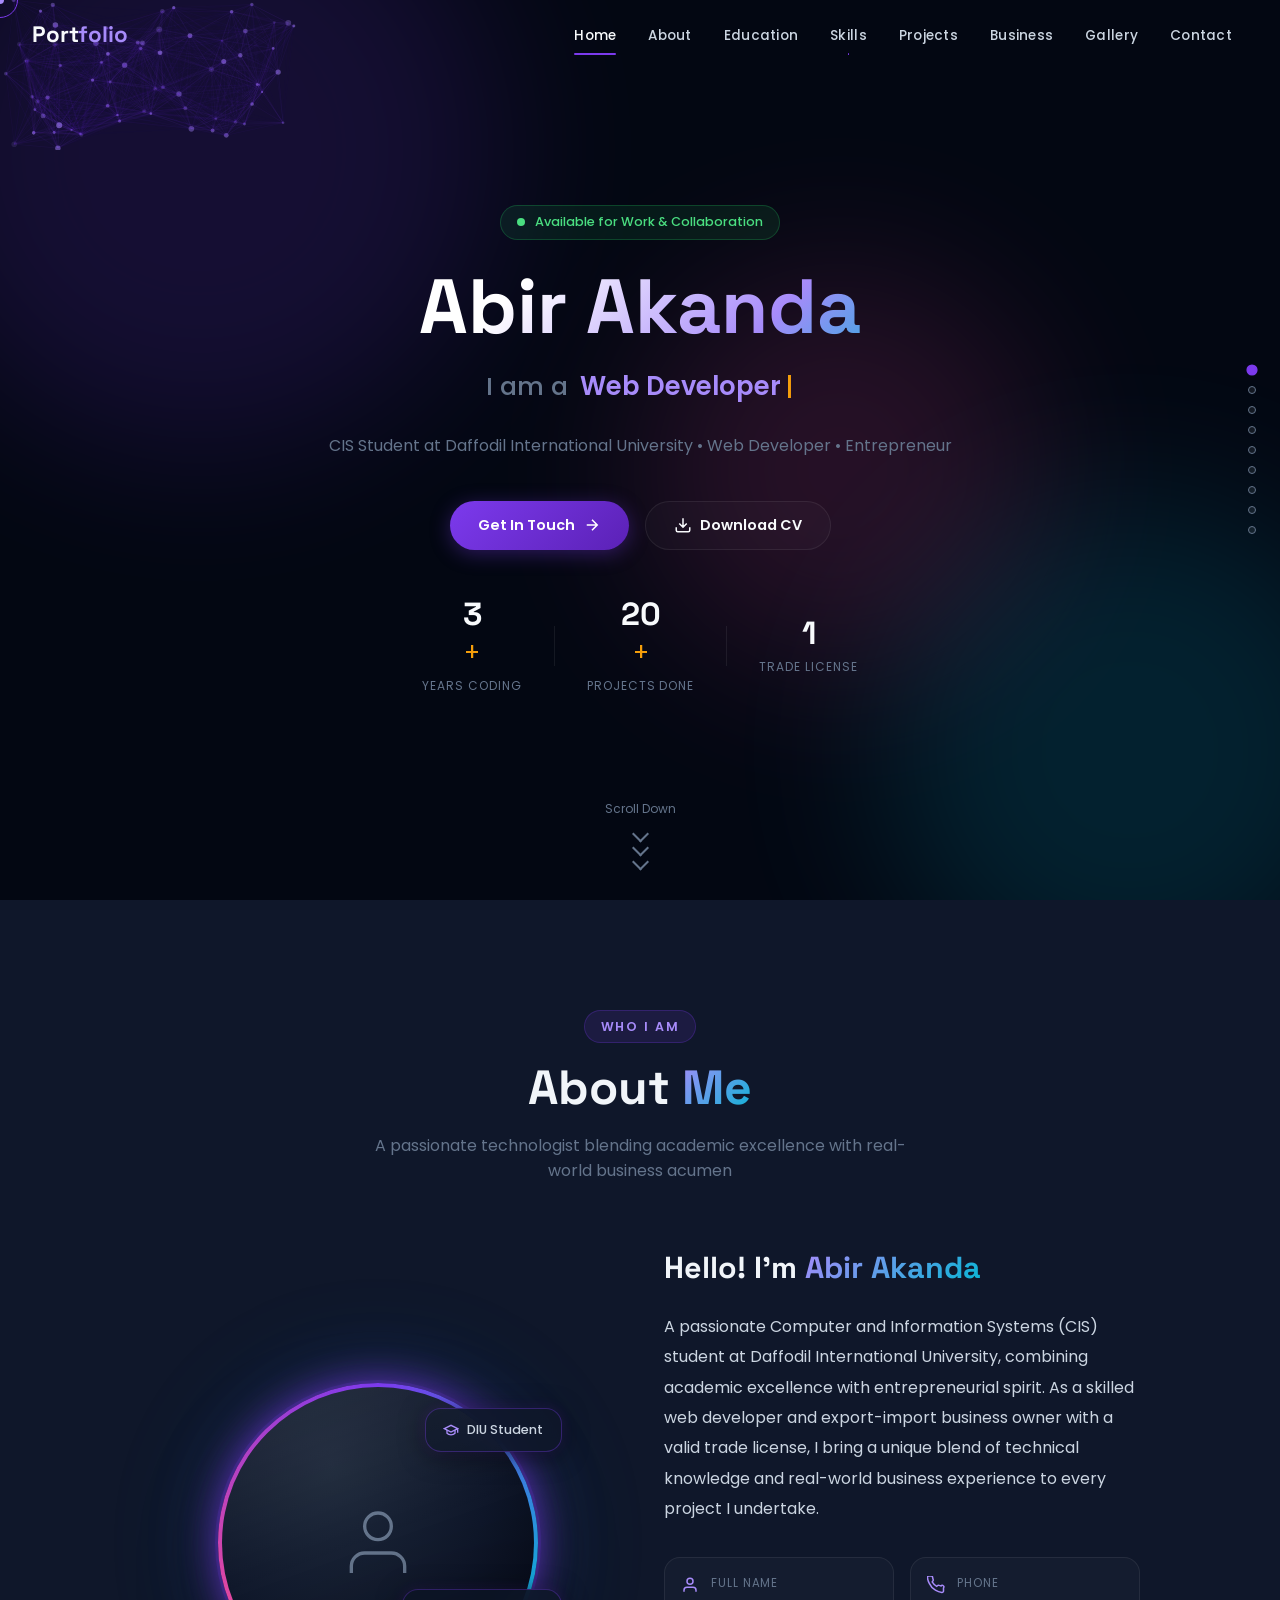
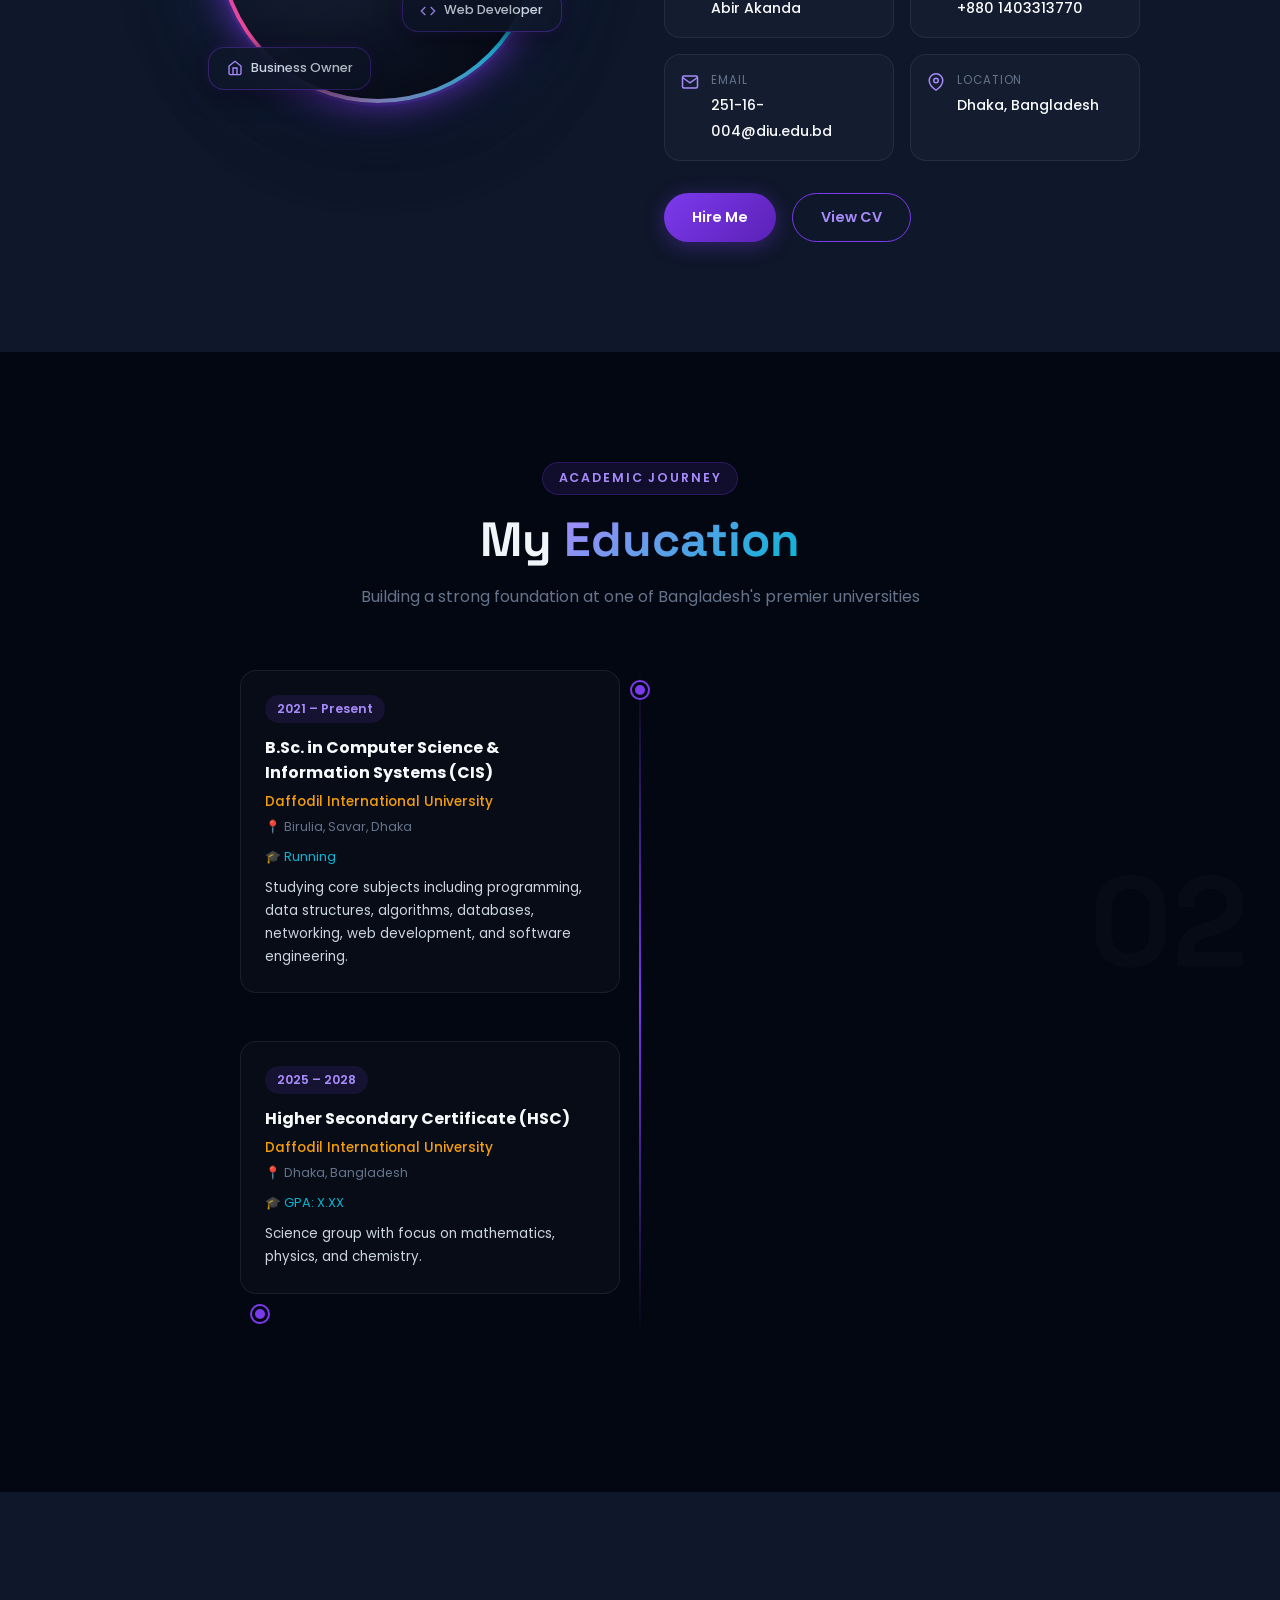
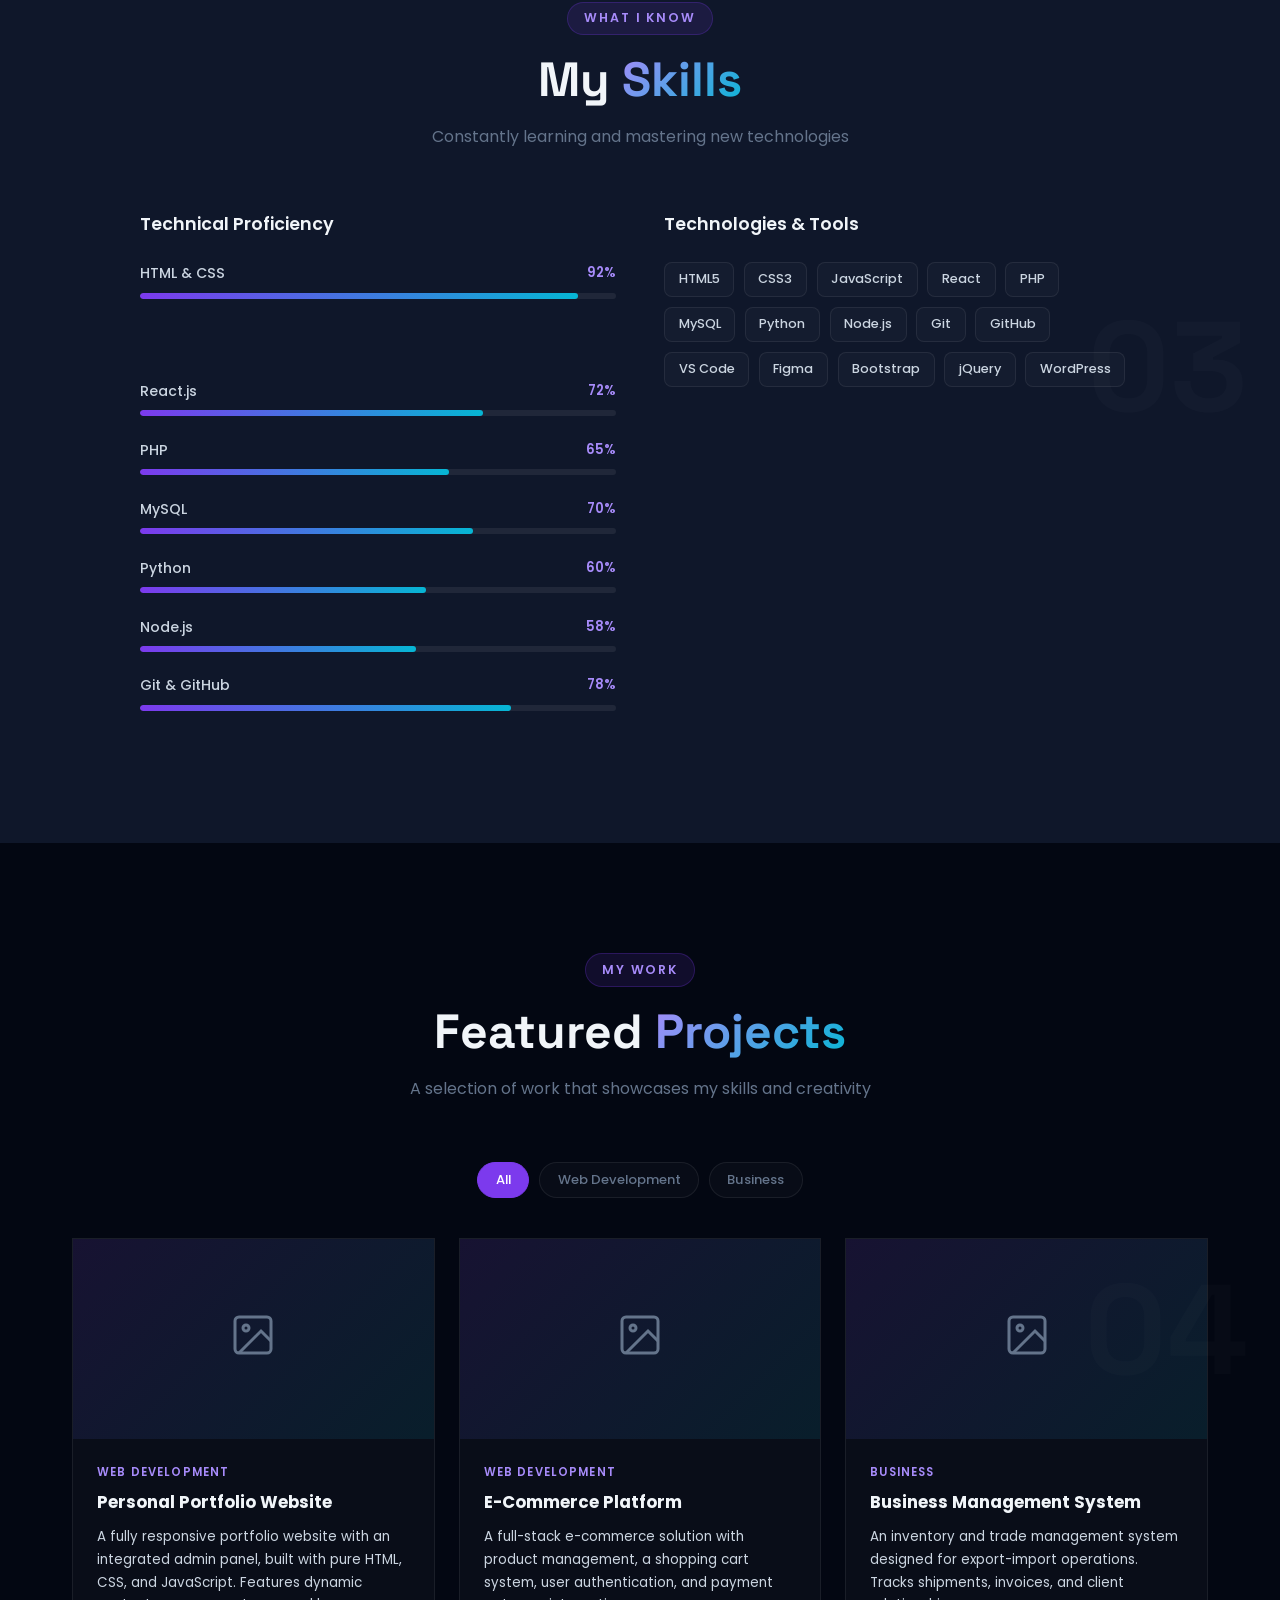
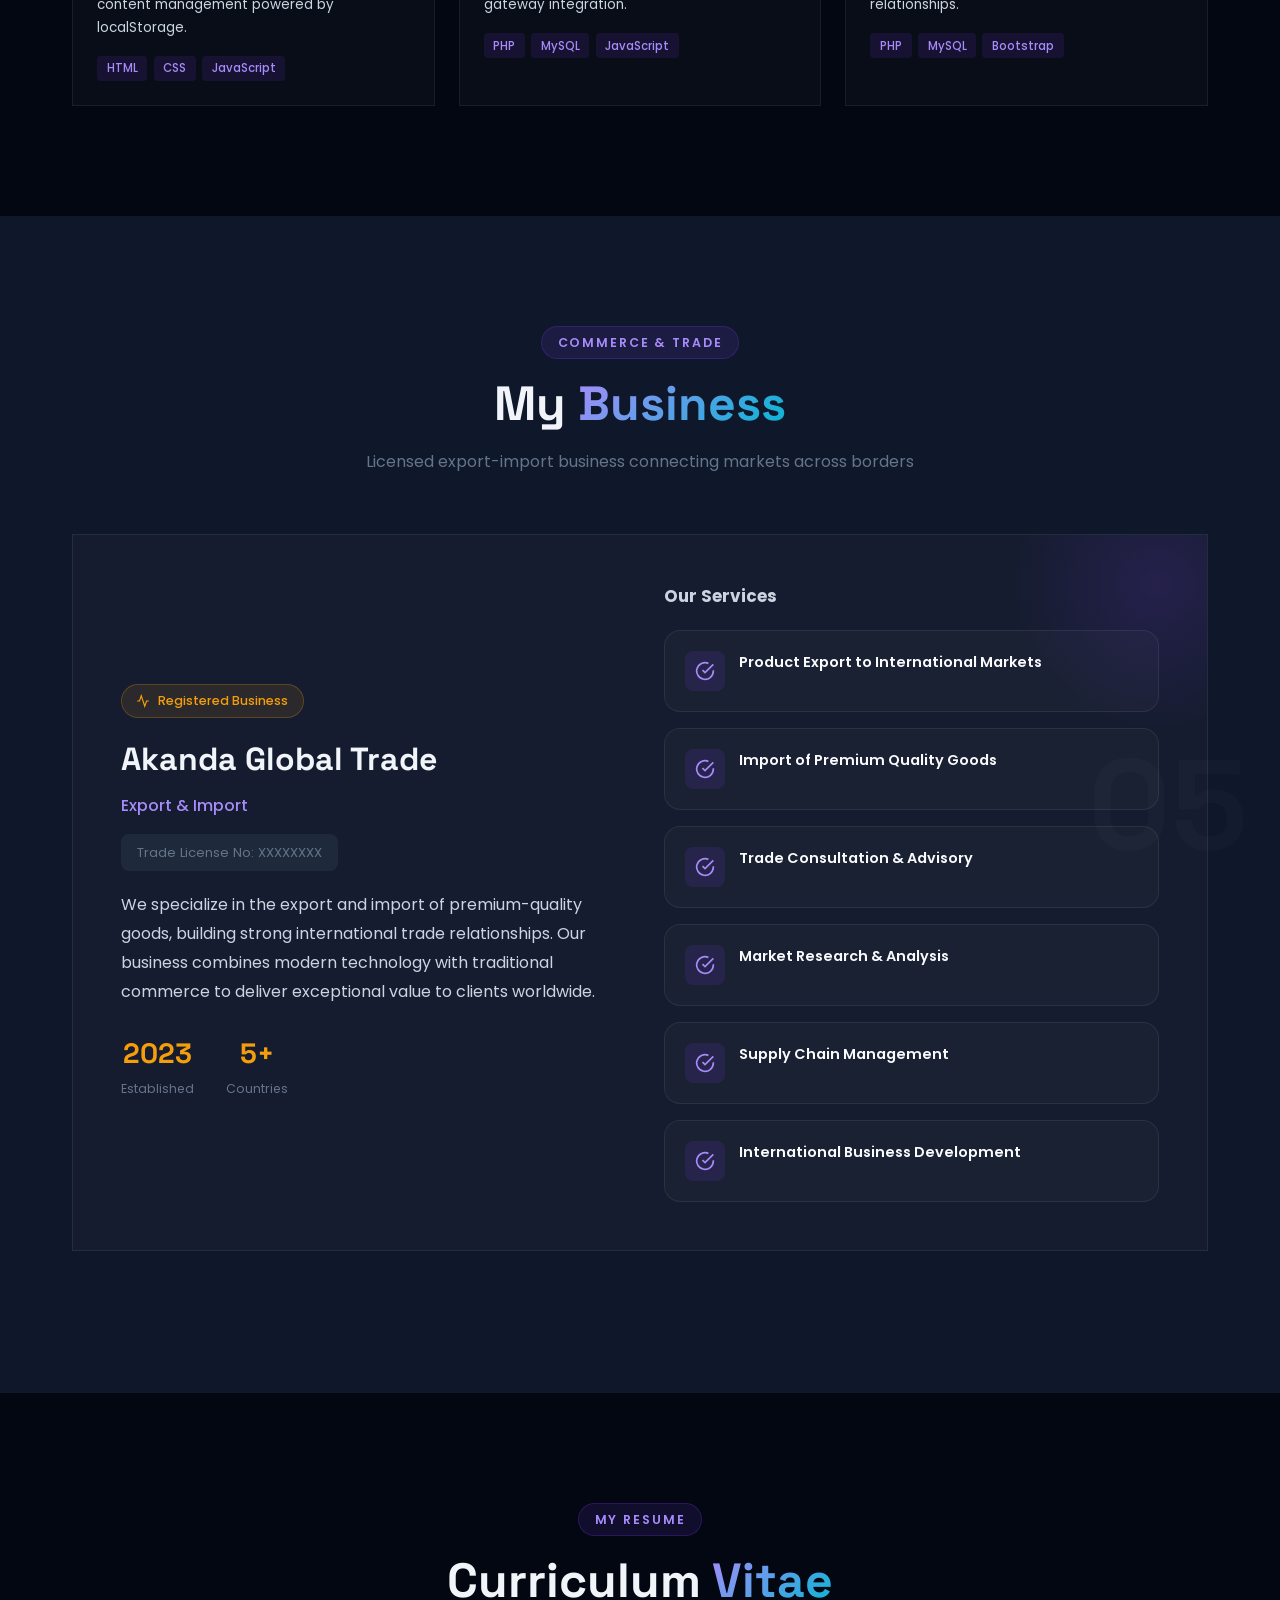
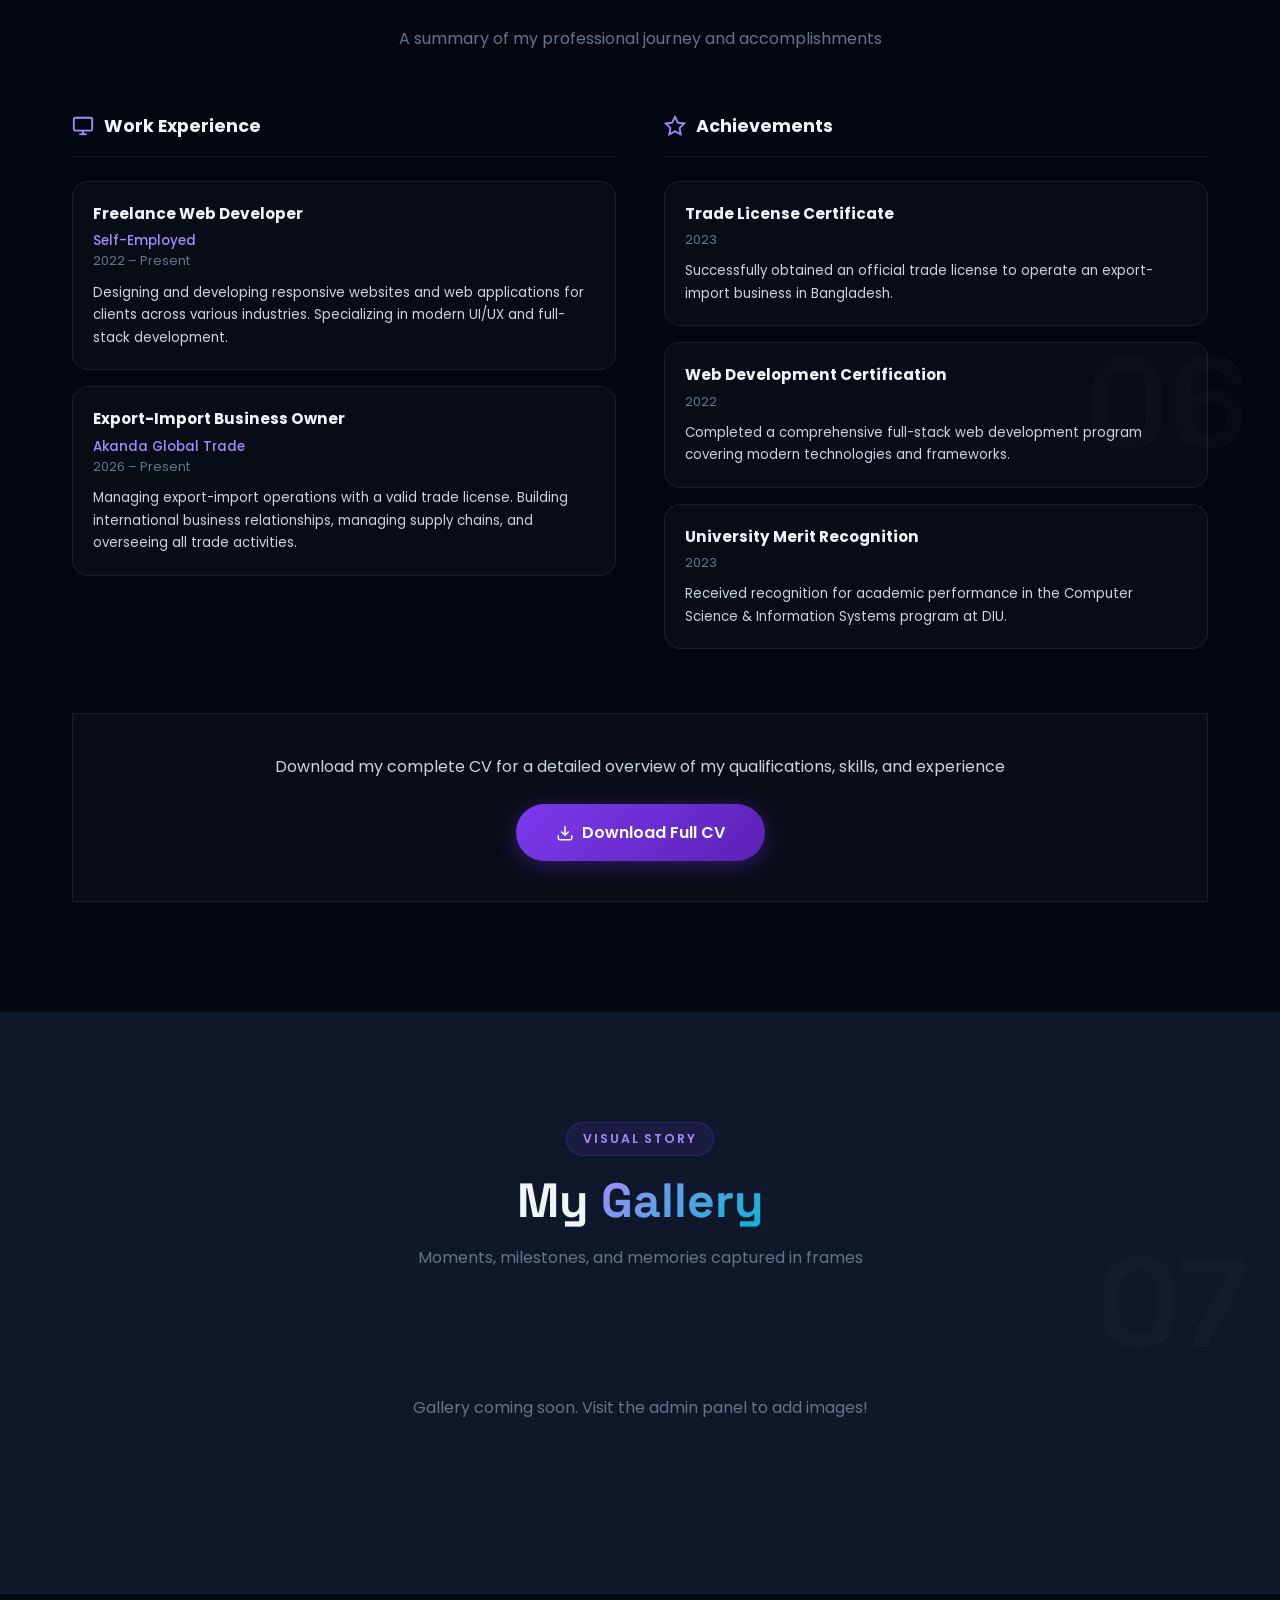
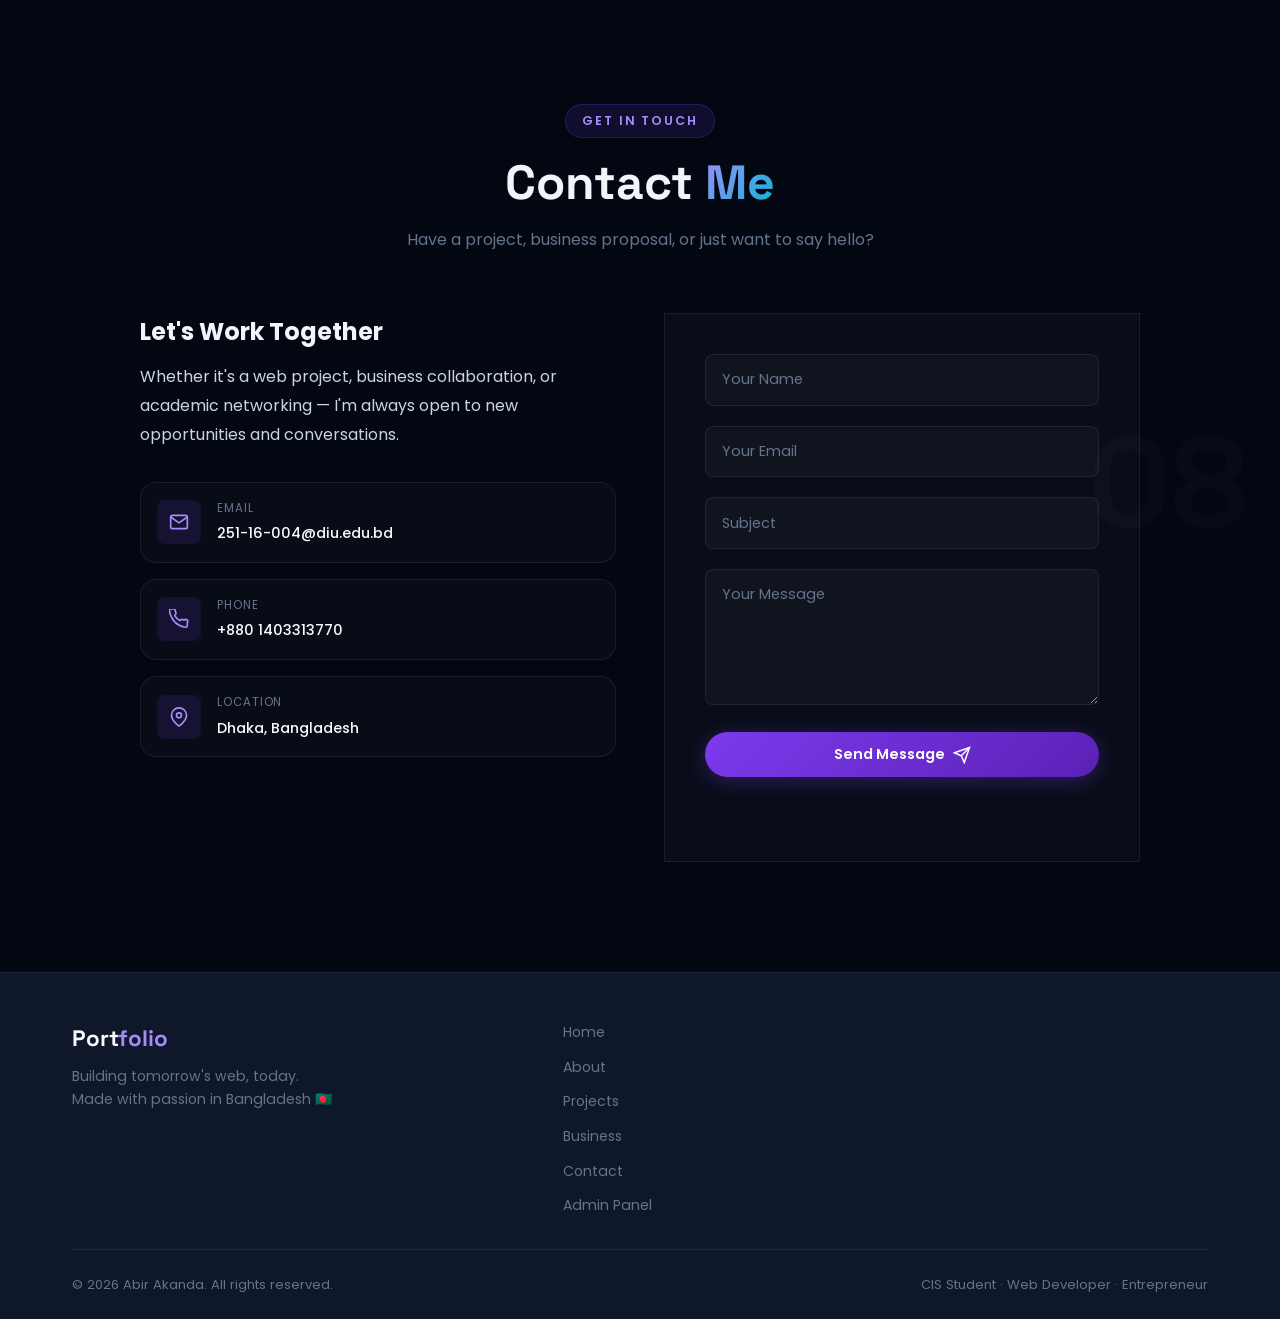
==== commit 7b020c31: "feat: add title and description fields to gallery images - Gallery upload now shows a modal to enter" ====
--- a/index.html
+++ b/index.html
@@ -343,7 +343,10 @@
     <button class="lightbox-next"  id="lightbox-next">›</button>
     <div class="lightbox-content">
       <img id="lightbox-img" src="" alt="Gallery Image">
-      <p  id="lightbox-caption"></p>
+      <div class="lightbox-info">
+        <h3 id="lightbox-title"></h3>
+        <p  id="lightbox-caption"></p>
+      </div>
     </div>
   </div>
 
--- a/css/style.css
+++ b/css/style.css
@@ -556,11 +556,13 @@
 .gallery-overlay svg{width:32px;height:32px;color:#fff}
 .gallery-caption{
   position:absolute;bottom:0;left:0;right:0;
-  background:linear-gradient(transparent,rgba(0,0,0,.8));
-  padding:.75rem;font-size:.8rem;color:#fff;
+  background:linear-gradient(transparent,rgba(0,0,0,.85));
+  padding:.75rem;color:#fff;
   transform:translateY(100%);transition:var(--t);
 }
 .gallery-item:hover .gallery-caption{transform:translateY(0)}
+.gallery-caption strong{display:block;font-size:.85rem;font-weight:600;margin-bottom:.2rem}
+.gallery-caption span{display:block;font-size:.75rem;color:rgba(255,255,255,.75);line-height:1.4}
 .gallery-empty{
   grid-column:1/-1;text-align:center;padding:4rem;
   color:var(--text3);font-size:1rem;
@@ -574,8 +576,10 @@
 }
 .lightbox.open{opacity:1;visibility:visible}
 .lightbox-content{max-width:90vw;max-height:90vh;text-align:center}
-#lightbox-img{max-width:100%;max-height:80vh;border-radius:var(--radius);object-fit:contain}
-#lightbox-caption{color:var(--text2);margin-top:1rem;font-size:.9rem}
+#lightbox-img{max-width:100%;max-height:75vh;border-radius:var(--radius);object-fit:contain}
+.lightbox-info{margin-top:.75rem}
+#lightbox-title{color:#fff;font-size:1.1rem;font-weight:600;margin-bottom:.25rem}
+#lightbox-caption{color:var(--text2);font-size:.9rem}
 .lightbox-close{
   position:absolute;top:1.5rem;right:1.5rem;
   width:44px;height:44px;background:rgba(255,255,255,.1);
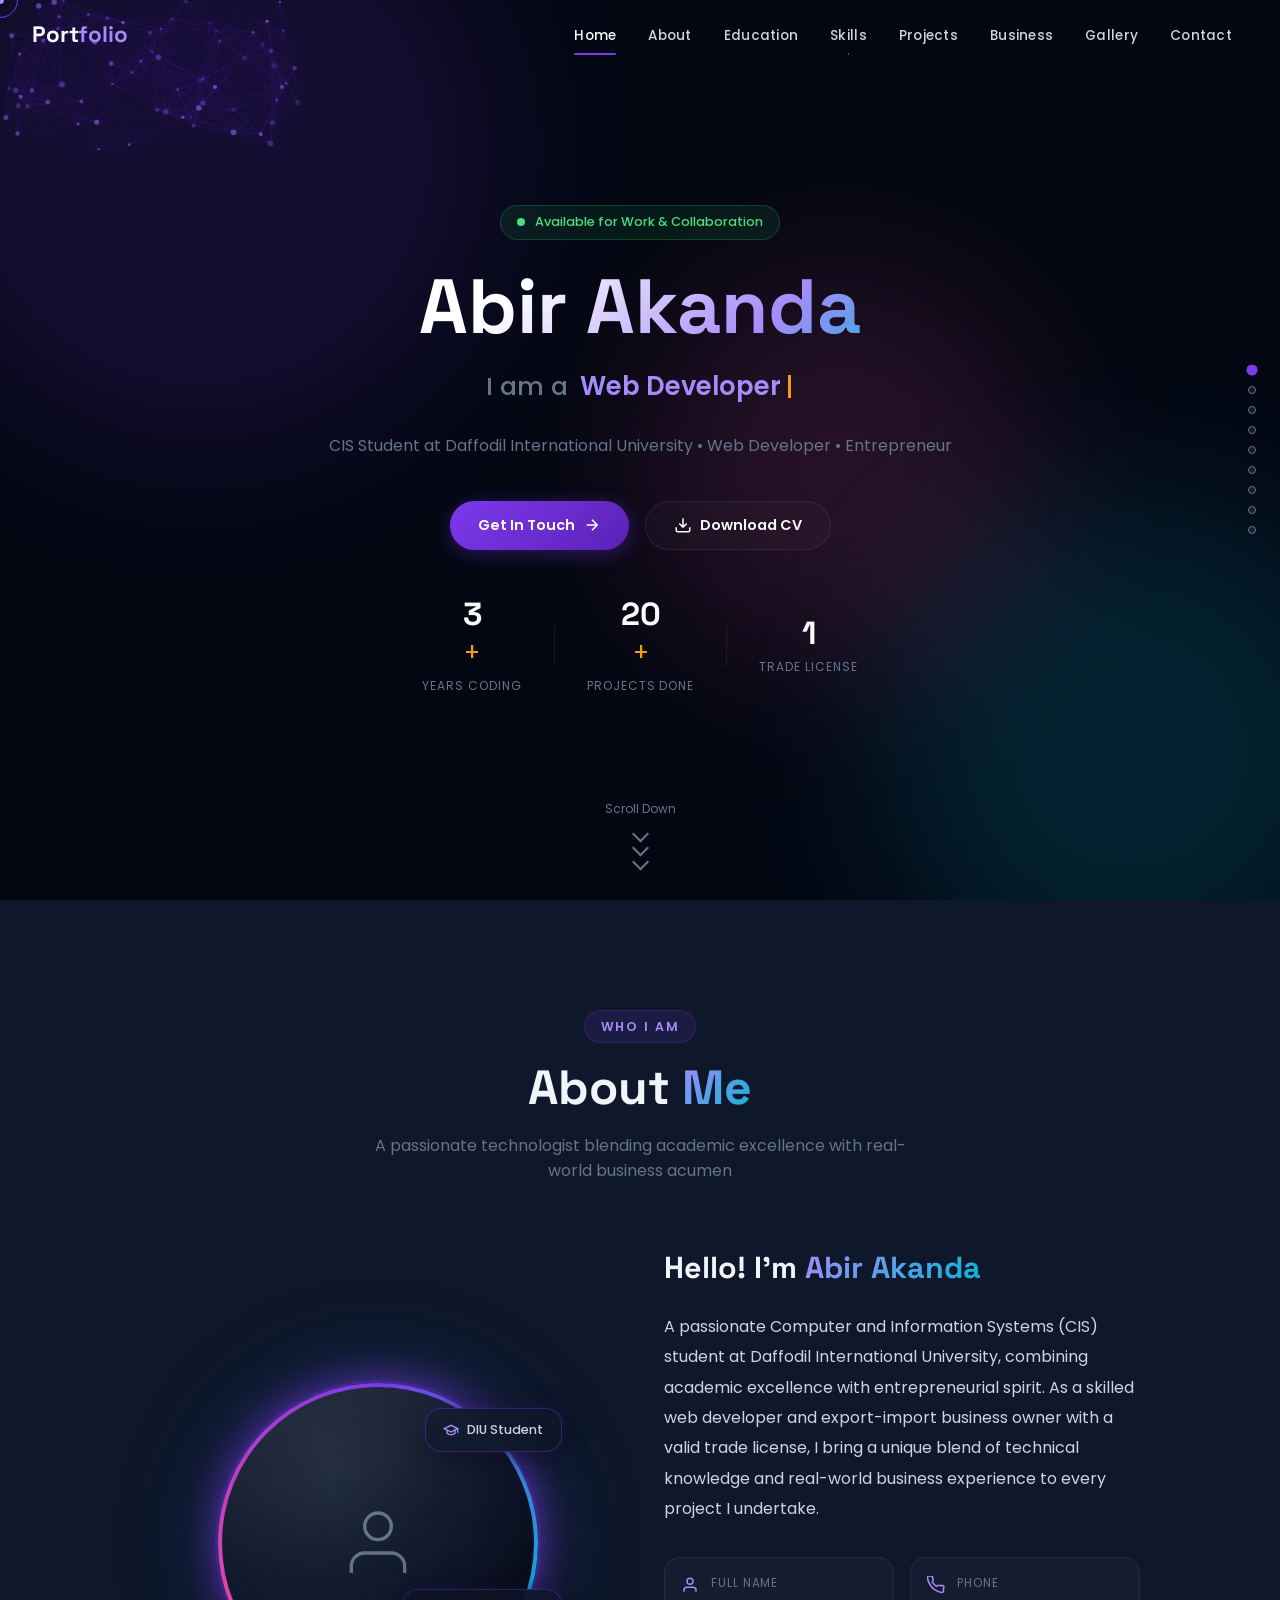
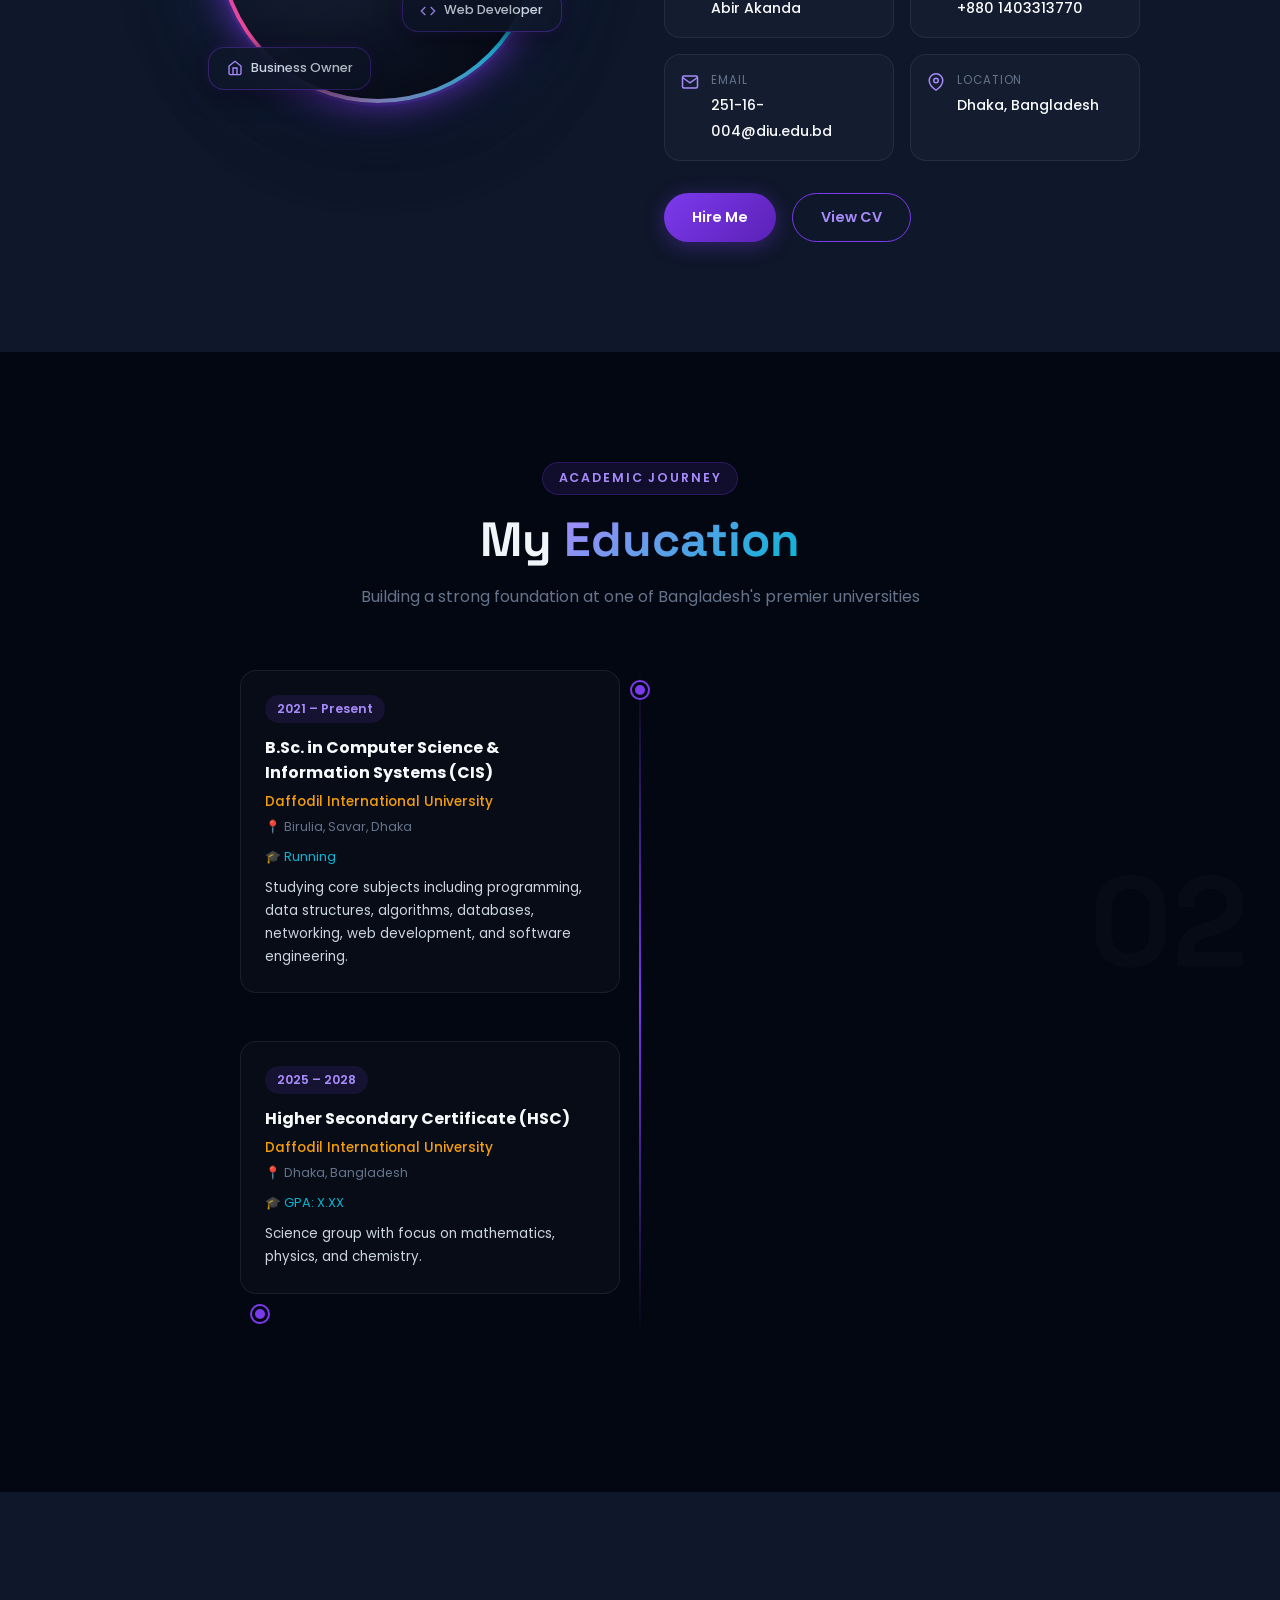
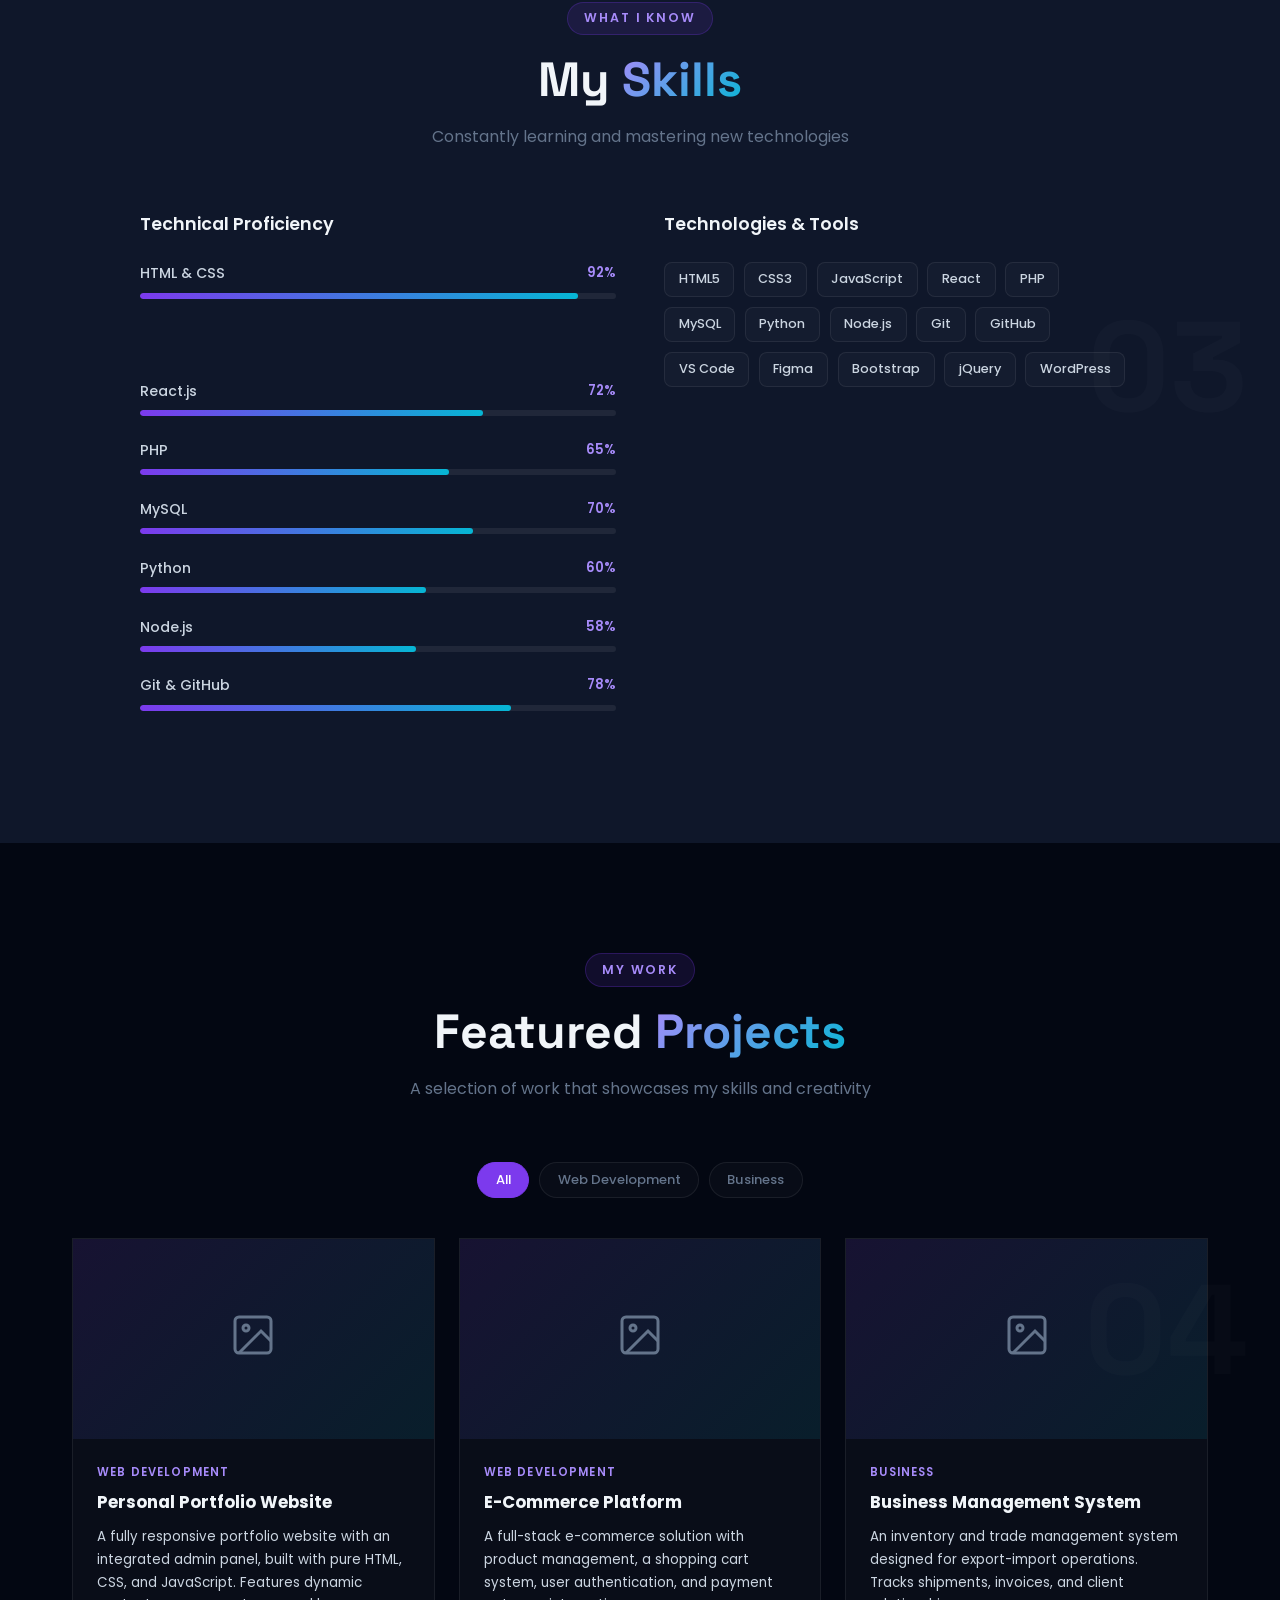
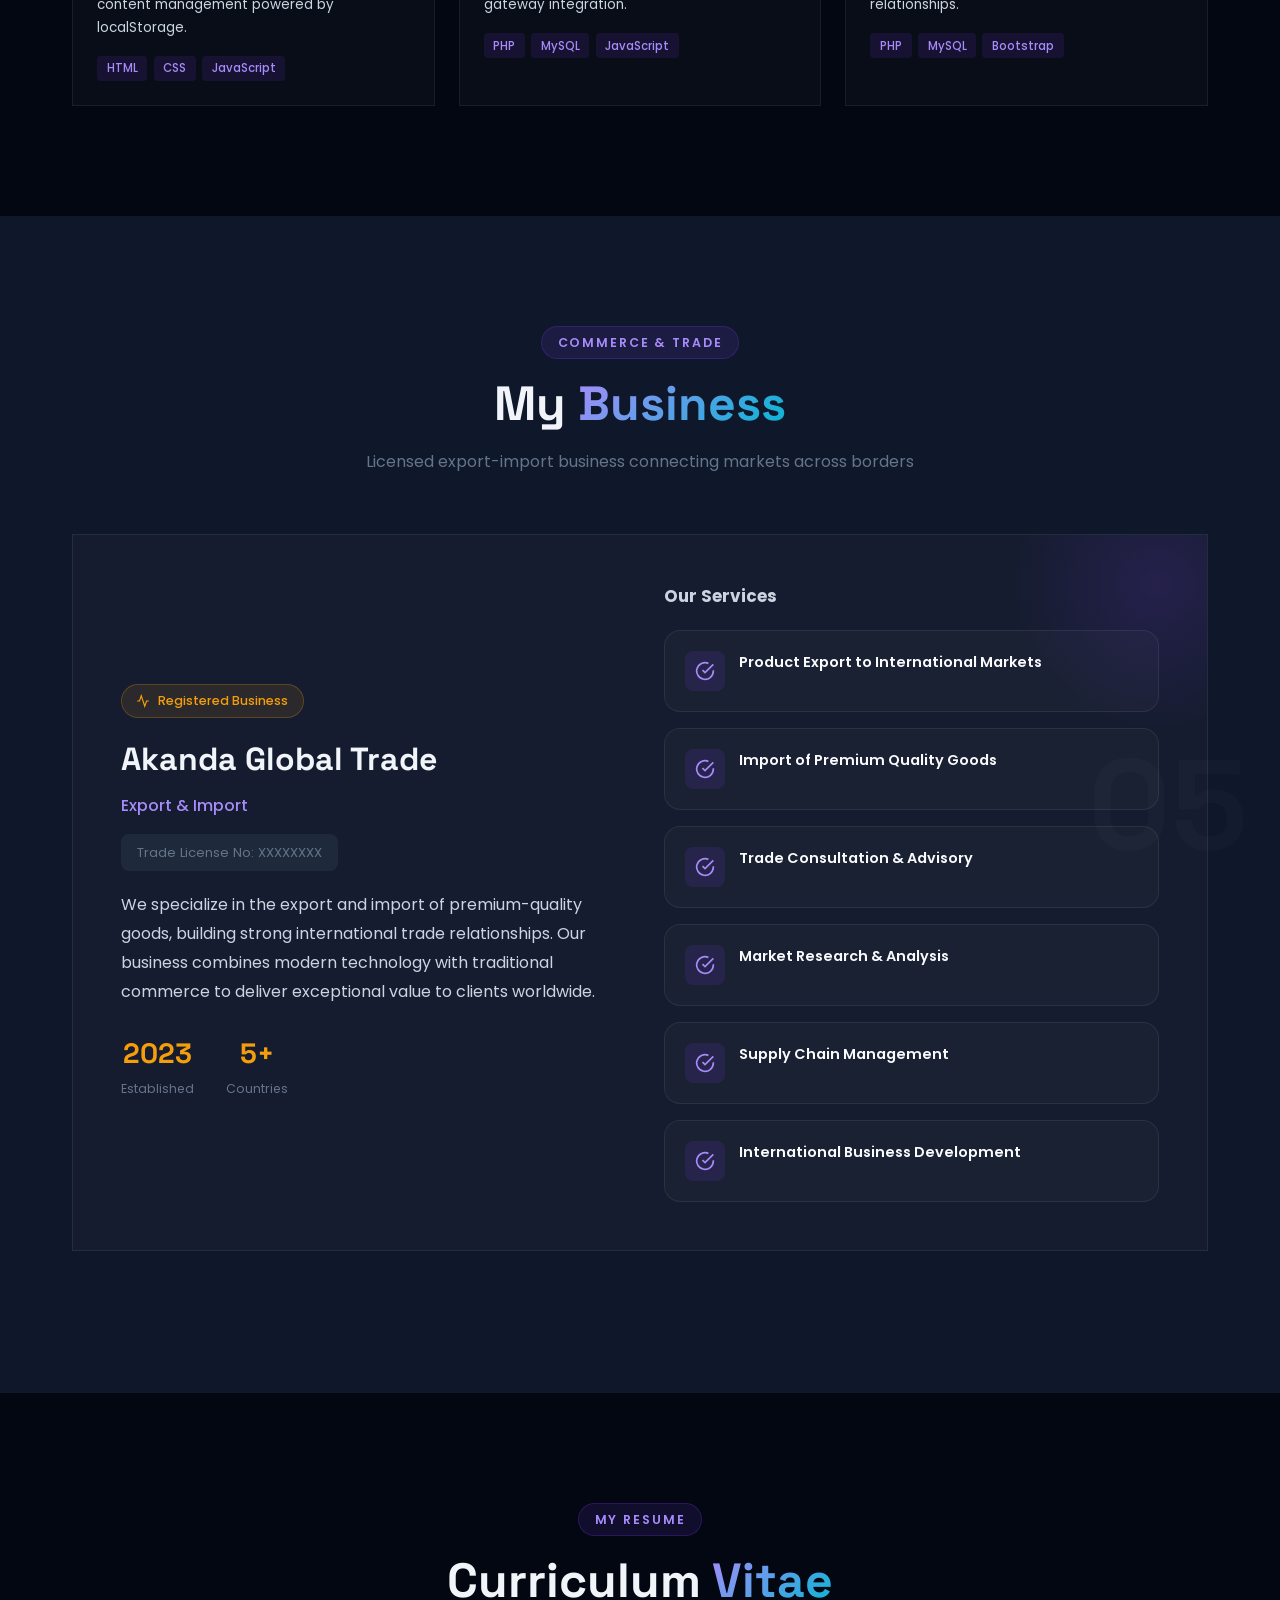
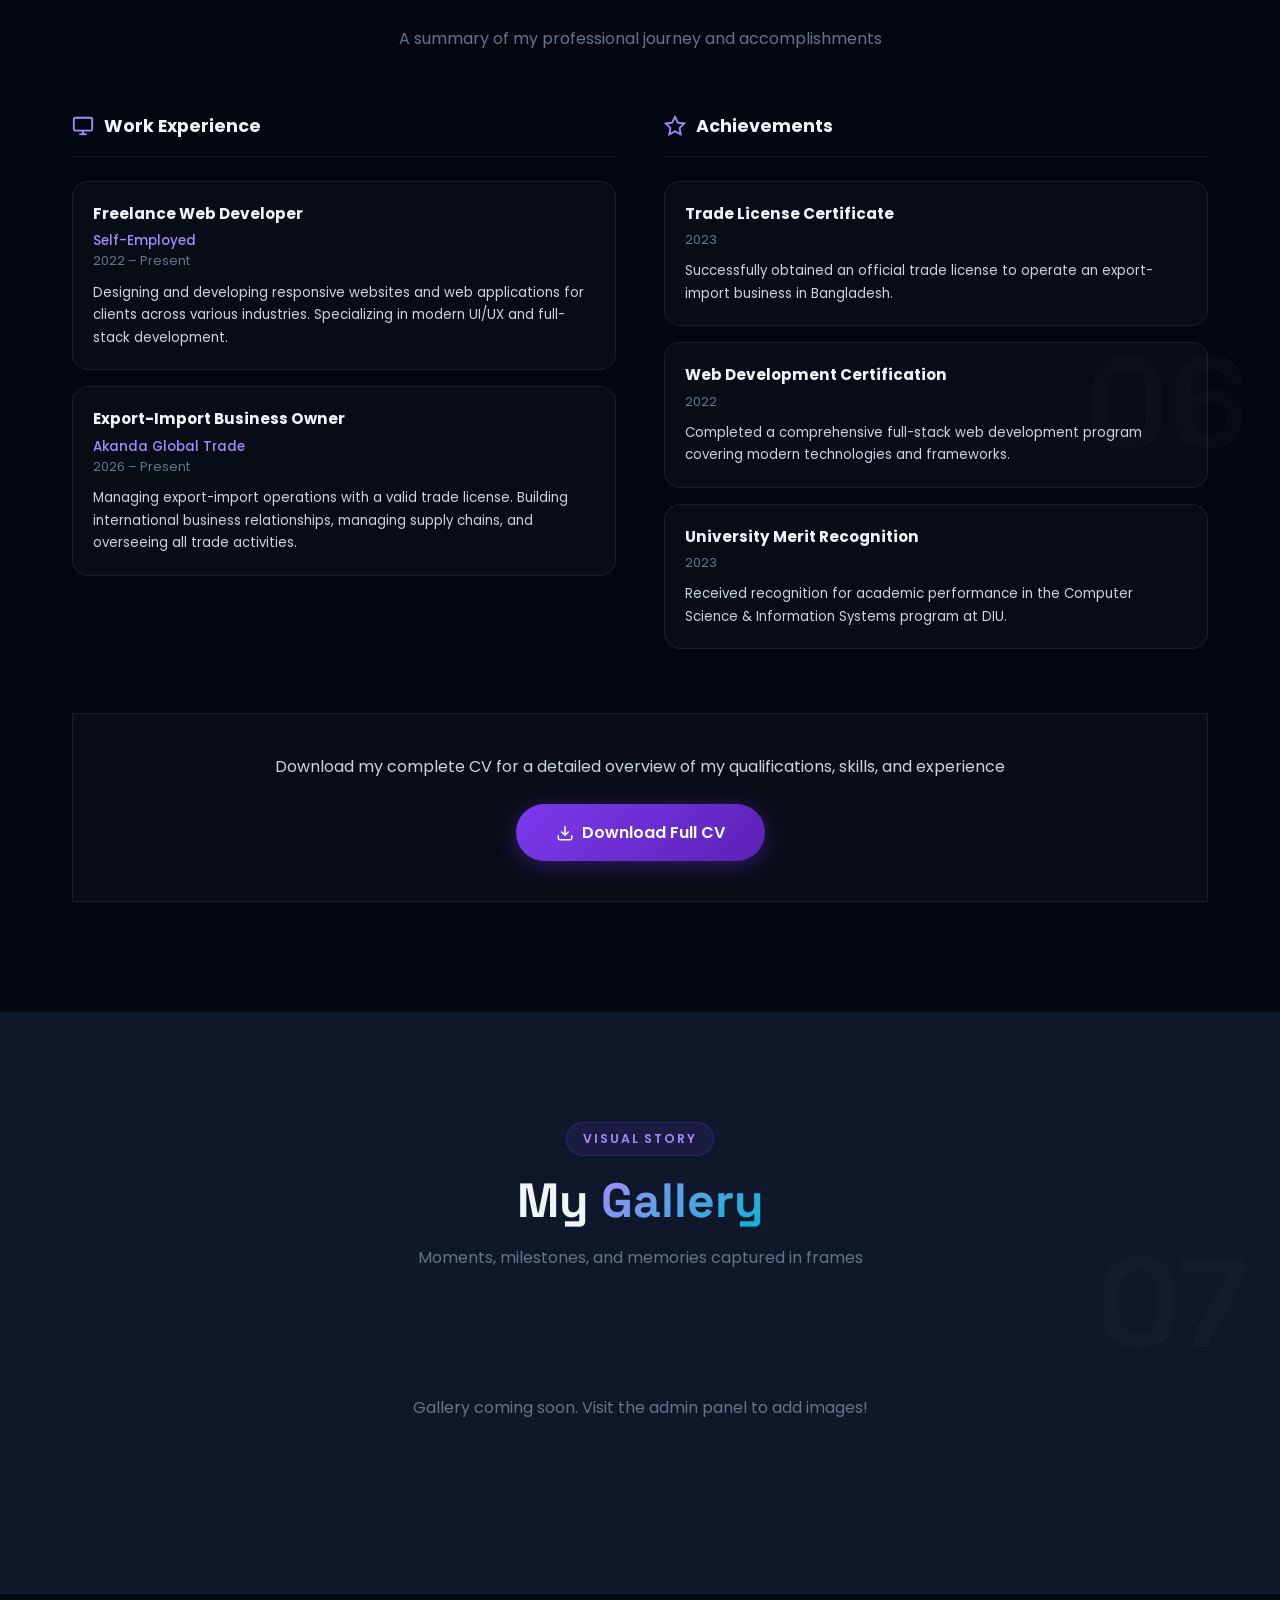
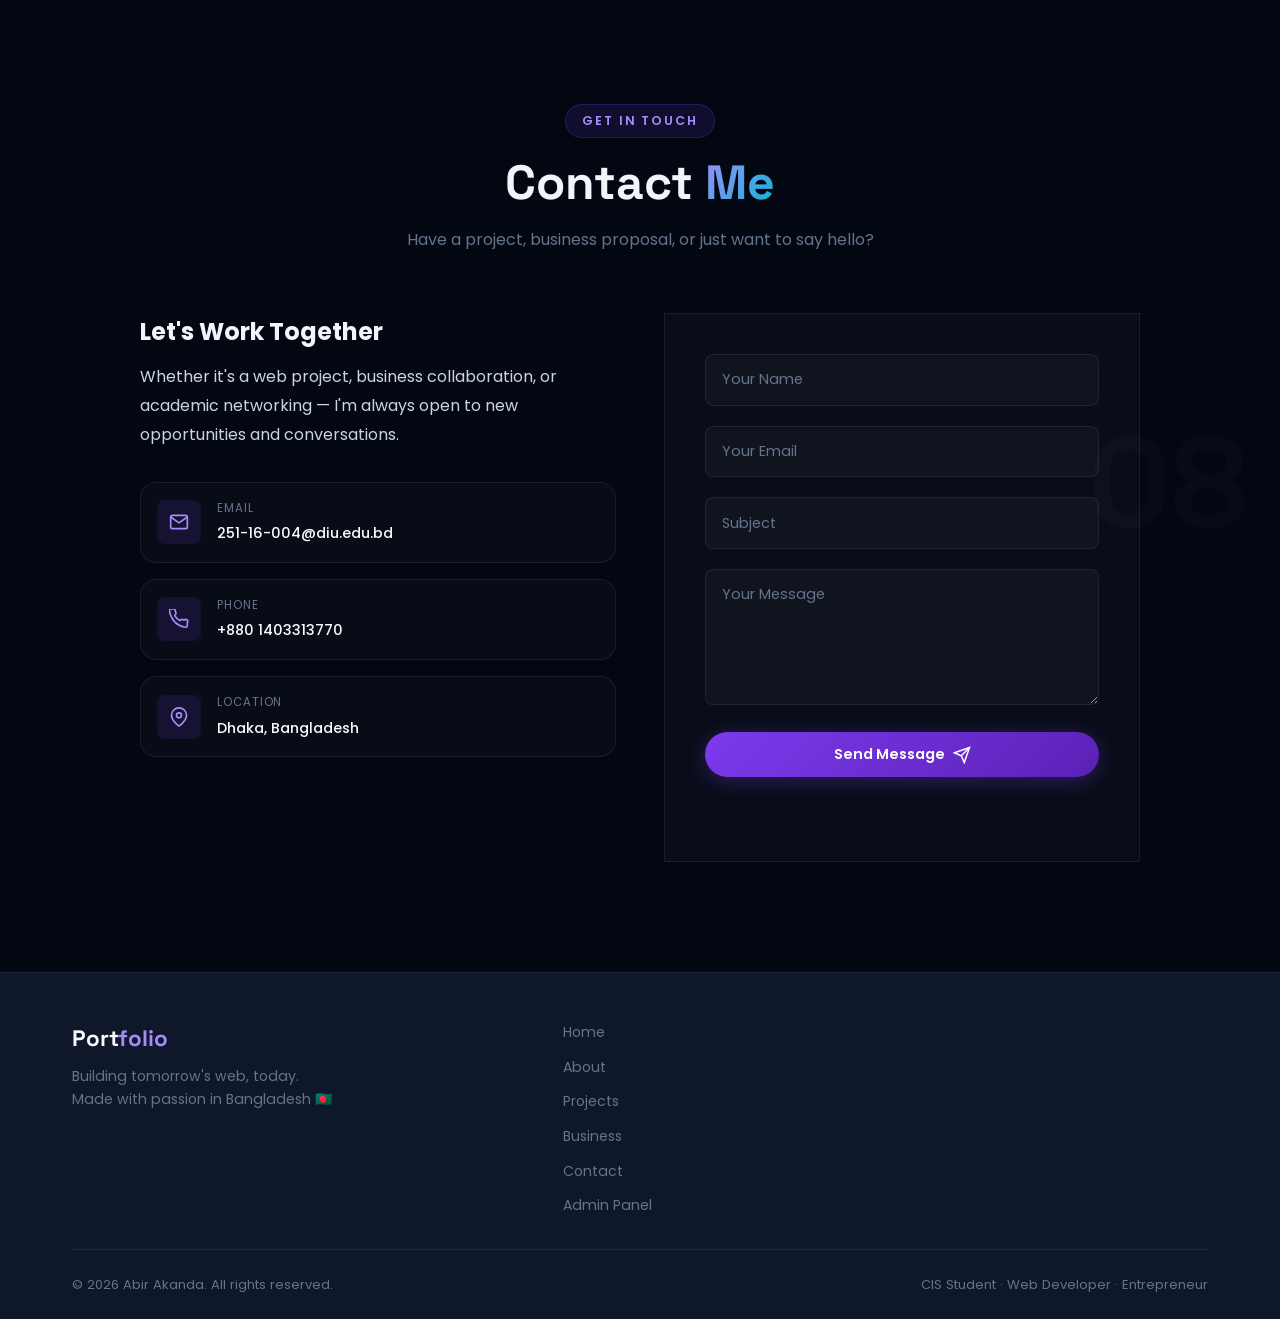
==== commit 7f3add4f: "fix: add try-catch error feedback to all modal save handlers + cache-busting - Education, Skills, Pr" ====
--- a/index.html
+++ b/index.html
@@ -472,7 +472,7 @@
   </div>
 
   <!-- Scripts -->
-  <script src="js/data.js"></script>
-  <script src="js/main.js"></script>
+  <script src="js/data.js?v=4"></script>
+  <script src="js/main.js?v=4"></script>
 </body>
 </html>
